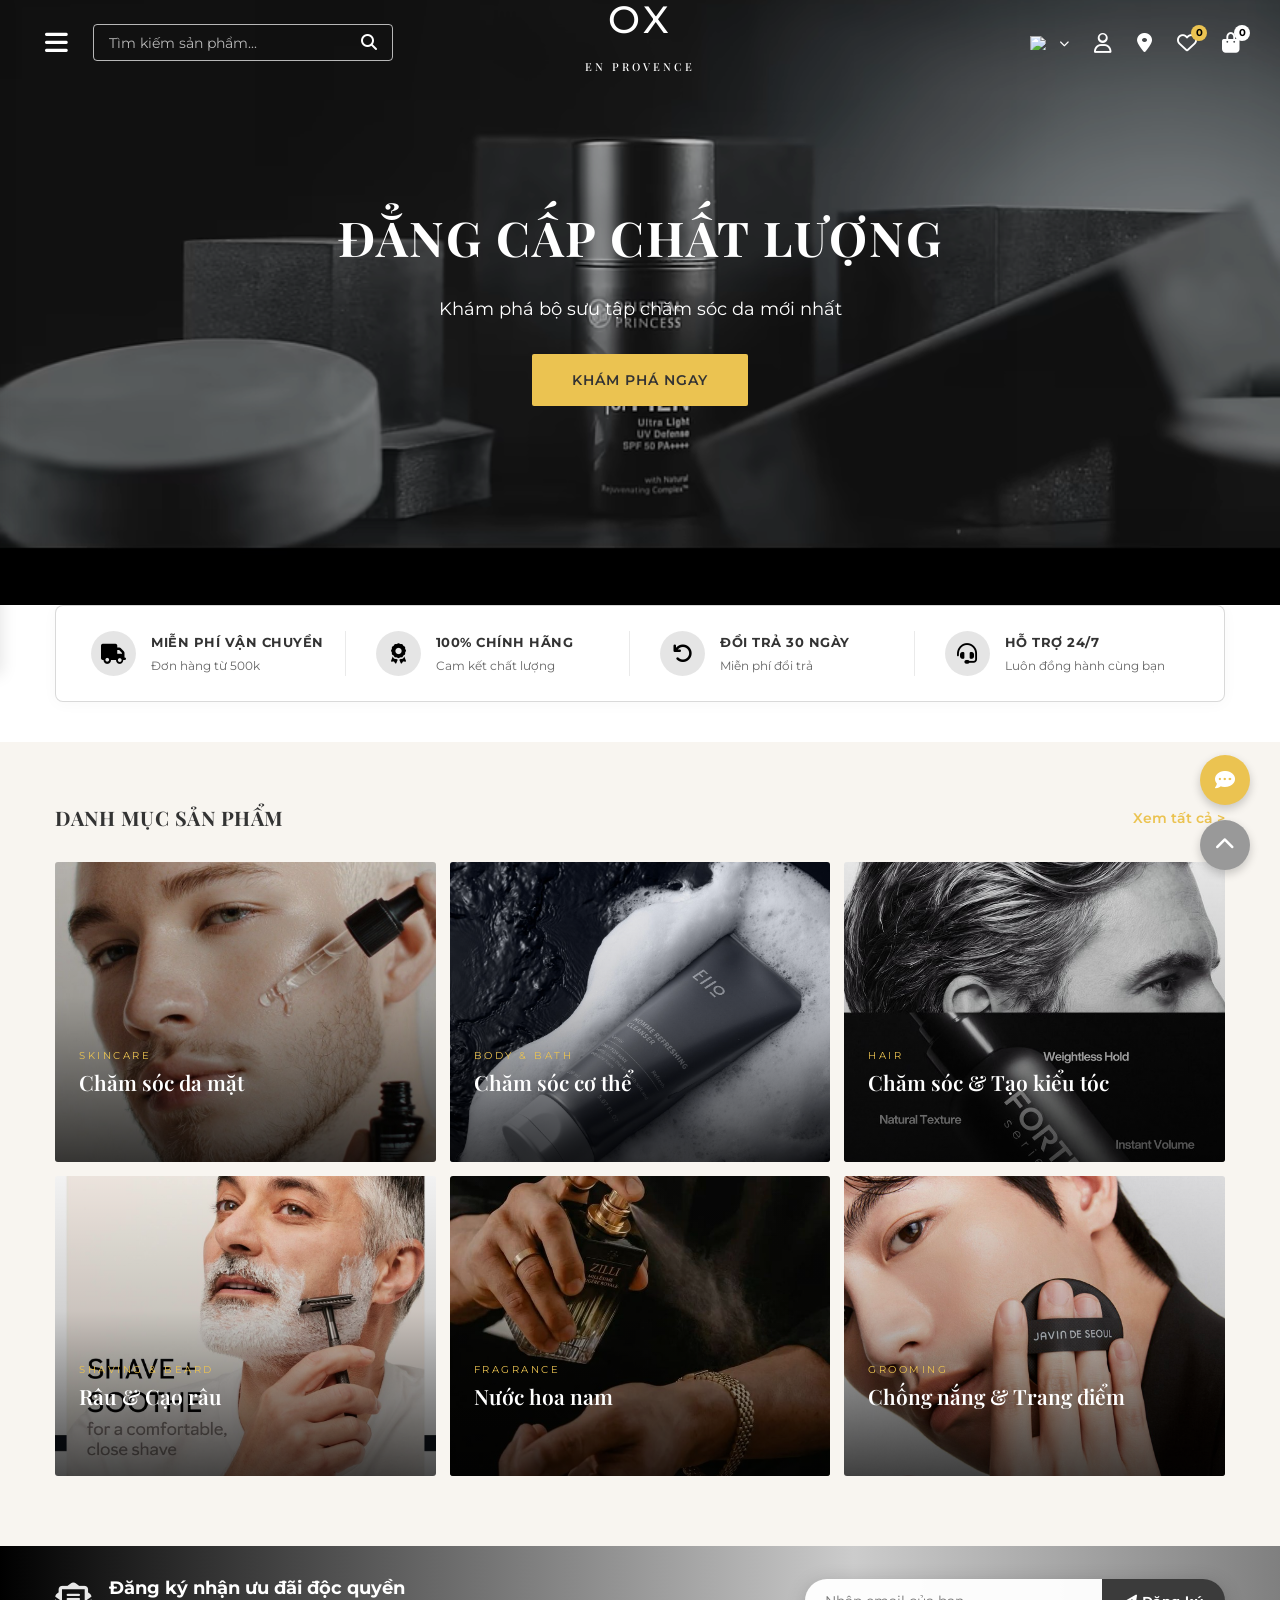
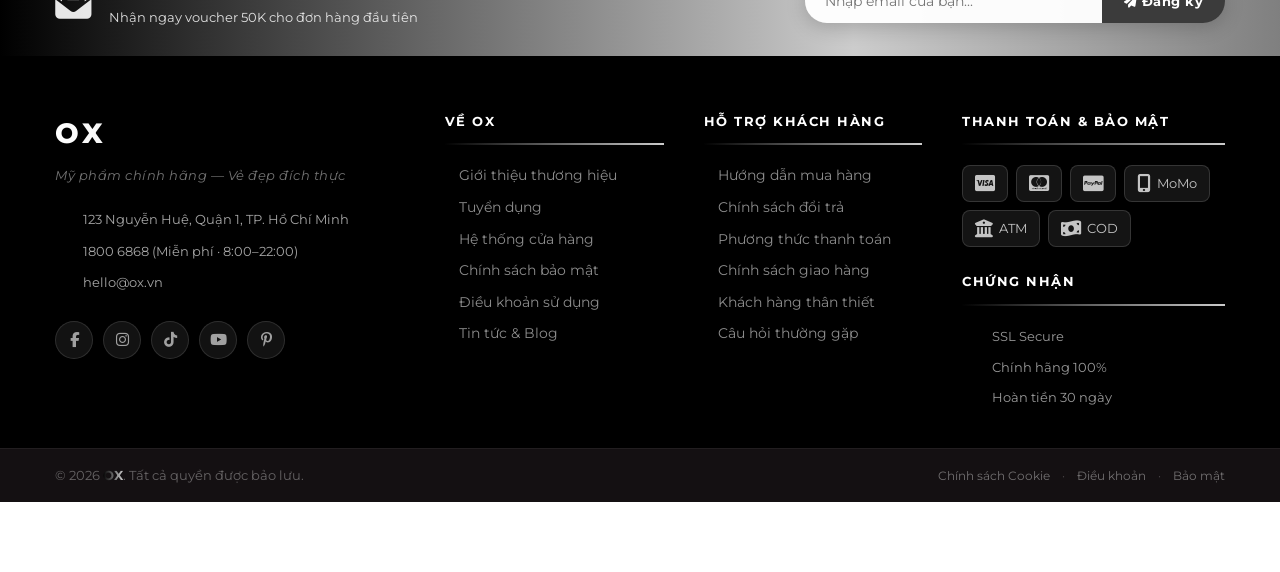
==== index.html @ afaf9d60 "Khởi tạo dự án frontend" ====
<!DOCTYPE html>
<html lang="vi">

<head>
    <meta charset="UTF-8">
    <meta name="viewport" content="width=device-width, initial-scale=1.0">
    <title>OX - Hệ thống bán lẻ mỹ phẩm chính hãng</title>
    <link rel="stylesheet" href="src/assets/css/styles.css">
    <link
        href="https://fonts.googleapis.com/css2?family=Playfair+Display:wght@400;500;600;700;800&family=Montserrat:wght@300;400;500;600;700&display=swap"
        rel="stylesheet">
    <link rel="stylesheet" href="https://cdnjs.cloudflare.com/ajax/libs/font-awesome/6.4.0/css/all.min.css">
</head>

<body>
    <!-- [COMPONENTS: src/components/Header.html] -->
    <div class="ox-header-wrapper">
        <header class="ox-main-header">
            <div class="container ox-main-header-container">
                <!-- Left: Hamburger + Search -->
                <div class="header-left">
                    <button class="hamburger-btn" aria-label="Open menu"><i class="fas fa-bars"></i></button>
                    <div class="header-search-box" id="searchTrigger">
                        <input type="text" placeholder="Tìm kiếm sản phẩm..." id="searchInputTrigger" readonly>
                        <button id="searchBtnTrigger"><i class="fas fa-search"></i></button>
                    </div>
                </div>

                <!-- Center: Logo -->
                <div class="ox-logo">
                    <h2 style="line-height: 1;"><a href="index.html">OX<br><span
                                style="font-size: 11px; font-weight: 500; letter-spacing: 3px; font-family: 'Playfair Display', serif;">EN
                                PROVENCE</span></a></h2>
                </div>

                <!-- Right: Icons -->
                <div class="header-right">
                    <a href="#" class="ox-top-link flag-link"><img
                            src="https://upload.wikimedia.org/wikipedia/commons/2/21/Flag_of_Vietnam.svg" width="20"
                            height="14" alt="VN"> <i class="fas fa-chevron-down"
                            style="font-size: 10px; margin-left:4px;"></i></a>
                    <a href="#" class="ox-top-link" id="user-icon-btn"><i class="far fa-user"></i></a>
                    <a href="#" class="ox-top-link hide-mobile"><i class="fas fa-map-marker-alt"></i></a>
                    <a href="#" class="ox-top-link"><i class="far fa-heart"></i> <span
                            class="badge yellow-badge">0</span></a>
                    <a href="#" class="ox-top-link ox-cart-trigger" id="cart-icon-btn">
                        <i class="fas fa-shopping-bag"></i> <span class="badge yellow-badge cart-count">0</span>
                    </a>
                </div>
            </div>
        </header>
    </div>

    <!-- Side Menu Overlay -->
    <div class="side-menu-overlay"></div>

    <!-- Side Menu Panel -->
    <div class="side-menu-panel">
        <div class="side-menu-header">
            <h3>Menu</h3>
            <button class="close-menu-btn"><i class="fas fa-times"></i></button>
        </div>
        <ul class="side-menu-list">
            <li>
                <a href="#" class="toggle-sub-menu"
                    onclick="event.preventDefault(); this.nextElementSibling.classList.toggle('open');">
                    Danh mục sản phẩm <i class="fas fa-chevron-down"></i>
                </a>
                <ul class="sub-menu-list">
                    <!-- Chăm sóc da mặt -->
                    <li><a href="#">Chăm sóc da mặt (Skincare)</a></li>

                    <!-- Chăm sóc cơ thể & Khử mùi -->
                    <li><a href="#">Chăm sóc cơ thể (Body & Bath)</a></li>

                    <!-- Tóc & Da đầu -->
                    <li><a href="#">Chăm sóc & Tạo kiểu tóc (Hair)</a></li>

                    <!-- Danh mục đặc thù cho nam -->
                    <li><a href="#">Râu & Cạo râu (Shaving & Beard)</a></li>

                    <!-- Nước hoa nam -->
                    <li><a href="#">Nước hoa nam (Fragrance)</a></li>

                    <!-- Chống nắng hoặc Trang điểm nhẹ -->
                    <li><a href="#">Chống nắng & Trang điểm (Grooming)</a></li>
                </ul>
            </li>
            <li><a href="#">Bán chạy nhất</a></li>
            <li><a href="#">Mới ra mắt</a></li>
            <li><a href="#">On Sale</a></li>
            <li><a href="src/views/OXAndYou/oxandyou.html">OX and you</a></li>
        </ul>
    </div>
    <!-- Hero Video Section -->
    <section class="hero-video-section">
        <video autoplay loop muted playsinline>
            <source src="src/assets/images/header video.mp4" type="video/mp4">
        </video>
        <div class="hero-video-overlay"></div>
        <div class="hero-video-content">
            <h1>ĐẲNG CẤP CHẤT LƯỢNG </h1>
            <p>Khám phá bộ sưu tập chăm sóc da mới nhất</p>
            <a href="#" class="btn-hero">Khám phá ngay</a>
        </div>
    </section>

    <!-- Trust Badges -->
    <section class="trust-badges-section container">
        <div class="trust-badges-grid">
            <div class="trust-badge-item">
                <div class="tb-icon"><i class="fas fa-truck"></i></div>
                <div class="tb-text">
                    <h4>MIỄN PHÍ VẬN CHUYỂN</h4>
                    <p>Đơn hàng từ 500k</p>
                </div>
            </div>
            <div class="trust-badge-item">
                <div class="tb-icon"><i class="fas fa-award"></i></div>
                <div class="tb-text">
                    <h4>100% CHÍNH HÃNG</h4>
                    <p>Cam kết chất lượng</p>
                </div>
            </div>
            <div class="trust-badge-item">
                <div class="tb-icon"><i class="fas fa-undo"></i></div>
                <div class="tb-text">
                    <h4>ĐỔI TRẢ 30 NGÀY</h4>
                    <p>Miễn phí đổi trả</p>
                </div>
            </div>
            <div class="trust-badge-item">
                <div class="tb-icon"><i class="fas fa-headset"></i></div>
                <div class="tb-text">
                    <h4>HỖ TRỢ 24/7</h4>
                    <p>Luôn đồng hành cùng bạn</p>
                </div>
            </div>
        </div>
    </section>

    <!-- Category Showcase -->
    <section class="category-showcase-section">
        <div class="container">
            <div class="section-header" style="margin-bottom: 28px;">
                <h2>DANH MỤC SẢN PHẨM</h2>
                <a href="#" class="view-all">Xem tất cả &gt;</a>
            </div>
            <div class="category-showcase-grid">

                <!-- Skincare -->
                <a href="#" class="cat-card">
                    <img src="src/assets/images/skincare.jpg" alt="Chăm sóc da mặt">
                    <div class="cat-card-content">
                        <span class="cat-card-sub">Skincare</span>
                        <div class="cat-card-name">Chăm sóc da mặt</div>
                        <span class="cat-card-cta">Khám phá ngay <i class="fas fa-arrow-right"></i></span>
                    </div>
                </a>

                <!-- Body & Bath -->
                <a href="#" class="cat-card">
                    <img src="src/assets/images/body.jpg" alt="Chăm sóc cơ thể">
                    <div class="cat-card-content">
                        <span class="cat-card-sub">Body &amp; Bath</span>
                        <div class="cat-card-name">Chăm sóc cơ thể</div>
                        <span class="cat-card-cta">Khám phá ngay <i class="fas fa-arrow-right"></i></span>
                    </div>
                </a>

                <!-- Hair -->
                <a href="#" class="cat-card">
                    <img src="src/assets/images/hair.jpg" alt="Chăm sóc tóc">
                    <div class="cat-card-content">
                        <span class="cat-card-sub">Hair</span>
                        <div class="cat-card-name">Chăm sóc &amp; Tạo kiểu tóc</div>
                        <span class="cat-card-cta">Khám phá ngay <i class="fas fa-arrow-right"></i></span>
                    </div>
                </a>

                <!-- Shaving & Beard -->
                <a href="#" class="cat-card">
                    <img src="src/assets/images/shaving.jpg" alt="Râu và Cạo râu">
                    <div class="cat-card-content">
                        <span class="cat-card-sub">Shaving &amp; Beard</span>
                        <div class="cat-card-name">Râu &amp; Cạo râu</div>
                        <span class="cat-card-cta">Khám phá ngay <i class="fas fa-arrow-right"></i></span>
                    </div>
                </a>

                <!-- Fragrance -->
                <a href="#" class="cat-card">
                    <img src="src/assets/images/fragrance.jpg" alt="Nước hoa nam">
                    <div class="cat-card-content">
                        <span class="cat-card-sub">Fragrance</span>
                        <div class="cat-card-name">Nước hoa nam</div>
                        <span class="cat-card-cta">Khám phá ngay <i class="fas fa-arrow-right"></i></span>
                    </div>
                </a>

                <!-- Grooming -->
                <a href="#" class="cat-card">
                    <img src="src/assets/images/grooming.jpg" alt="Grooming">
                    <div class="cat-card-content">
                        <span class="cat-card-sub">Grooming</span>
                        <div class="cat-card-name">Chống nắng &amp; Trang điểm</div>
                        <span class="cat-card-cta">Khám phá ngay <i class="fas fa-arrow-right"></i></span>
                    </div>
                </a>

            </div>
        </div>
    </section>


    <!-- [COMPONENTS: src/components/Footer.html] -->
    <footer class="main-footer">

        <!-- Newsletter Strip -->
        <div class="footer-newsletter">
            <div class="container newsletter-inner">
                <div class="newsletter-text">
                    <i class="fas fa-envelope-open-text"></i>
                    <div>
                        <h4>Đăng ký nhận ưu đãi độc quyền</h4>
                        <p>Nhận ngay voucher 50K cho đơn hàng đầu tiên</p>
                    </div>
                </div>
                <form class="newsletter-form" onsubmit="return false;">
                    <input type="email" placeholder="Nhập email của bạn..." />
                    <button type="submit"><i class="fas fa-paper-plane"></i> Đăng ký</button>
                </form>
            </div>
        </div>

        <!-- Main Footer Body -->
        <div class="footer-body">
            <div class="container footer-grid">

                <!-- Col 1: Brand -->
                <div class="footer-col footer-brand">
                    <div class="footer-logo">OX</div>
                    <p class="footer-tagline">Mỹ phẩm chính hãng — Vẻ đẹp đích thực</p>
                    <div class="footer-contact-list">
                        <div class="footer-contact-item">
                            <i class="fas fa-map-marker-alt"></i>
                            <span>123 Nguyễn Huệ, Quận 1, TP. Hồ Chí Minh</span>
                        </div>
                        <div class="footer-contact-item">
                            <i class="fas fa-phone-alt"></i>
                            <span>1800 6868 (Miễn phí · 8:00–22:00)</span>
                        </div>
                        <div class="footer-contact-item">
                            <i class="fas fa-envelope"></i>
                            <span>hello@ox.vn</span>
                        </div>
                    </div>
                    <div class="footer-social">
                        <a href="#" aria-label="Facebook"><i class="fab fa-facebook-f"></i></a>
                        <a href="#" aria-label="Instagram"><i class="fab fa-instagram"></i></a>
                        <a href="#" aria-label="TikTok"><i class="fab fa-tiktok"></i></a>
                        <a href="#" aria-label="YouTube"><i class="fab fa-youtube"></i></a>
                        <a href="#" aria-label="Pinterest"><i class="fab fa-pinterest-p"></i></a>
                    </div>
                </div>

                <!-- Col 2: About -->
                <div class="footer-col">
                    <h3 class="footer-col-title">Về OX</h3>
                    <ul class="footer-links">
                        <li><a href="#"><i class="fas fa-chevron-right"></i> Giới thiệu thương hiệu</a></li>
                        <li><a href="#"><i class="fas fa-chevron-right"></i> Tuyển dụng</a></li>
                        <li><a href="#"><i class="fas fa-chevron-right"></i> Hệ thống cửa hàng</a></li>
                        <li><a href="#"><i class="fas fa-chevron-right"></i> Chính sách bảo mật</a></li>
                        <li><a href="#"><i class="fas fa-chevron-right"></i> Điều khoản sử dụng</a></li>
                        <li><a href="#"><i class="fas fa-chevron-right"></i> Tin tức & Blog</a></li>
                    </ul>
                </div>

                <!-- Col 3: Support -->
                <div class="footer-col">
                    <h3 class="footer-col-title">Hỗ trợ khách hàng</h3>
                    <ul class="footer-links">
                        <li><a href="#"><i class="fas fa-chevron-right"></i> Hướng dẫn mua hàng</a></li>
                        <li><a href="#"><i class="fas fa-chevron-right"></i> Chính sách đổi trả</a></li>
                        <li><a href="#"><i class="fas fa-chevron-right"></i> Phương thức thanh toán</a></li>
                        <li><a href="#"><i class="fas fa-chevron-right"></i> Chính sách giao hàng</a></li>
                        <li><a href="#"><i class="fas fa-chevron-right"></i> Khách hàng thân thiết</a></li>
                        <li><a href="#"><i class="fas fa-chevron-right"></i> Câu hỏi thường gặp</a></li>
                    </ul>
                </div>

                <!-- Col 4: Payment & Security -->
                <div class="footer-col">
                    <h3 class="footer-col-title">Thanh toán & Bảo mật</h3>
                    <div class="footer-payment-badges">
                        <div class="payment-badge"><i class="fab fa-cc-visa"></i></div>
                        <div class="payment-badge"><i class="fab fa-cc-mastercard"></i></div>
                        <div class="payment-badge"><i class="fab fa-cc-paypal"></i></div>
                        <div class="payment-badge"><i class="fas fa-mobile-alt"></i><span>MoMo</span></div>
                        <div class="payment-badge"><i class="fas fa-university"></i><span>ATM</span></div>
                        <div class="payment-badge"><i class="fas fa-money-bill-wave"></i><span>COD</span></div>
                    </div>
                    <h3 class="footer-col-title" style="margin-top: 24px;">Chứng nhận</h3>
                    <div class="footer-cert-badges">
                        <div class="cert-badge"><i class="fas fa-shield-alt"></i><span>SSL Secure</span></div>
                        <div class="cert-badge"><i class="fas fa-award"></i><span>Chính hãng 100%</span></div>
                        <div class="cert-badge"><i class="fas fa-undo-alt"></i><span>Hoàn tiền 30 ngày</span></div>
                    </div>
                </div>

            </div>
        </div>

        <!-- Bottom Bar -->
        <div class="footer-bottom-bar">
            <div class="container footer-bottom-inner">
                <p>&copy; 2026 <span class="footer-brand-inline">OX</span>. Tất cả quyền được bảo lưu.</p>
                <div class="footer-bottom-links">
                    <a href="#">Chính sách Cookie</a>
                    <span>·</span>
                    <a href="#">Điều khoản</a>
                    <span>·</span>
                    <a href="#">Bảo mật</a>
                </div>
            </div>
        </div>

    </footer>

    <!-- Floating Actions -->
    <div class="floating-actions">
        <button class="fab-btn chat-btn" title="Chat với chúng tôi"><i class="fas fa-comment-dots"></i></button>
        <button class="fab-btn top-btn" onclick="window.scrollTo({top:0,behavior:'smooth'})" title="Lên đầu trang"><i
                class="fas fa-chevron-up"></i></button>
    </div>

    <!-- Auth Overlay -->
    <div class="auth-overlay" id="authOverlay">
        <div class="overlay-backdrop" id="authBackdrop"></div>
        <div class="auth-overlay-panel">
            <button class="auth-overlay-close" id="authCloseBtn"><i class="fas fa-times"></i></button>
            <div class="auth-overlay-inner">
                <div class="auth-overlay-logo">OX<span>EN PROVENCE</span></div>
                <p class="auth-overlay-tagline">Mỹ phẩm chính hãng — Vẻ đẹp đích thực</p>
                <div class="auth-tabs">
                    <div class="auth-tab active" onclick="switchAuthTab('login')" id="tab-login">Đăng nhập</div>
                    <div class="auth-tab" onclick="switchAuthTab('register')" id="tab-register">Đăng ký</div>
                </div>
                <!-- Login Form -->
                <form class="auth-form" id="form-login" onsubmit="event.preventDefault(); closeAuthOverlay();"
                    style="display:flex;">
                    <div class="form-group">
                        <label for="ov-login-email">Email / Số điện thoại</label>
                        <input type="text" id="ov-login-email" placeholder="Nhập email hoặc số điện thoại" required>
                    </div>
                    <div class="form-group">
                        <label for="ov-login-pw">Mật khẩu</label>
                        <input type="password" id="ov-login-pw" placeholder="Nhập mật khẩu" required>
                    </div>
                    <div class="form-options">
                        <label><input type="checkbox" checked> Ghi nhớ đăng nhập</label>
                        <a href="#" class="forgot-pw">Quên mật khẩu?</a>
                    </div>
                    <button type="submit" class="auth-btn">Đăng nhập</button>
                    <div class="auth-social">
                        <p>Hoặc đăng nhập bằng</p>
                        <div class="social-btns">
                            <button type="button" class="social-btn"><i class="fab fa-google"
                                    style="color:#DB4437;"></i> Google</button>
                            <button type="button" class="social-btn"><i class="fab fa-facebook-f"
                                    style="color:#4267B2;"></i> Facebook</button>
                        </div>
                    </div>
                </form>
                <!-- Register Form -->
                <form class="auth-form" id="form-register" onsubmit="event.preventDefault(); closeAuthOverlay();"
                    style="display:none;">
                    <div class="form-group">
                        <label for="ov-reg-name">Họ và tên</label>
                        <input type="text" id="ov-reg-name" placeholder="Nhập họ và tên của bạn" required>
                    </div>
                    <div class="form-group">
                        <label for="ov-reg-email">Email</label>
                        <input type="email" id="ov-reg-email" placeholder="Nhập địa chỉ email" required>
                    </div>
                    <div class="form-group">
                        <label for="ov-reg-pw">Mật khẩu</label>
                        <input type="password" id="ov-reg-pw" placeholder="Tạo mật khẩu (ít nhất 8 ký tự)" required>
                    </div>
                    <div class="form-options">
                        <label><input type="checkbox" required> Tôi đồng ý với <a href="#" class="forgot-pw">Điều khoản
                                &amp; Bảo mật</a></label>
                    </div>
                    <button type="submit" class="auth-btn">Tạo tài khoản mới</button>
                </form>
            </div>
        </div>
    </div>

    <!-- Cart Overlay -->
    <div class="cart-overlay" id="cartOverlay">
        <div class="overlay-backdrop" id="cartBackdrop"></div>
        <div class="cart-overlay-panel">
            <div class="cart-overlay-header">
                <h3>Giỏ Hàng</h3>
                <button class="cart-overlay-close-btn" id="cartCloseBtn"><i class="fas fa-times"></i></button>
            </div>
            <div class="cart-overlay-body" id="cartOverlayBody">
                <div class="cart-ov-empty">
                    <i class="fas fa-shopping-bag"></i>
                    <p>Giỏ hàng của bạn đang trống</p>
                    <span>Hãy khám phá bộ sưu tập của chúng tôi</span>
                </div>
            </div>
            <div class="cart-overlay-footer">
                <div class="cart-ov-summary-line">
                    <span>Tạm tính:</span><span id="cartOverlaySubtotal">0đ</span>
                </div>
                <div class="cart-ov-summary-line">
                    <span>Vận chuyển:</span><span>Miễn phí</span>
                </div>
                <div class="cart-ov-summary-line total">
                    <span>Tổng cộng:</span><span id="cartOverlayTotal">0đ</span>
                </div>
                <a href="src/views/Cart/cart.html" class="cart-ov-checkout-btn">Xem giỏ hàng &amp; Thanh toán <i
                        class="fas fa-arrow-right"></i></a>
                <span class="cart-ov-continue" onclick="closeCartOverlay()">Tiếp tục mua sắm</span>
            </div>
        </div>
    </div>

    <!-- Search Overlay -->
    <div class="search-overlay" id="searchOverlay">
        <div class="search-overlay-backdrop" id="searchBackdrop"></div>
        <div class="search-overlay-panel">
            <div class="search-overlay-top">
                <div class="search-overlay-input-wrap">
                    <i class="fas fa-search"></i>
                    <input type="text" id="searchOverlayInput" placeholder="Tìm kiếm sản phẩm, thương hiệu..." autocomplete="off">
                    <button class="search-clear-btn" id="searchClearBtn"><i class="fas fa-times"></i></button>
                </div>
                <button class="search-close-btn" id="searchCloseBtn">Đóng <i class="fas fa-times" style="font-size:11px"></i></button>
            </div>
            <div class="search-overlay-body">
                <div class="search-filter-group">
                    <span class="search-filter-label">Danh mục</span>
                    <div class="filter-chips-row">
                        <button class="filter-chip active">Tất cả</button>
                        <button class="filter-chip"><i class="fas fa-leaf"></i> Skincare</button>
                        <button class="filter-chip"><i class="fas fa-soap"></i> Body &amp; Bath</button>
                        <button class="filter-chip"><i class="fas fa-wind"></i> Hair</button>
                        <button class="filter-chip"><i class="fas fa-cut"></i> Shaving</button>
                        <button class="filter-chip"><i class="fas fa-spray-can"></i> Fragrance</button>
                        <button class="filter-chip"><i class="fas fa-star"></i> Grooming</button>
                    </div>
                </div>
                <div class="search-filter-group">
                    <span class="search-filter-label">Khoảng giá</span>
                    <div class="filter-chips-row">
                        <button class="filter-chip active">Tất cả</button>
                        <button class="filter-chip">Dưới 200k</button>
                        <button class="filter-chip">200k – 500k</button>
                        <button class="filter-chip">500k – 1 triệu</button>
                        <button class="filter-chip">Trên 1 triệu</button>
                    </div>
                </div>
                <div class="search-filter-group">
                    <span class="search-filter-label">Sắp xếp theo</span>
                    <div class="filter-chips-row">
                        <button class="filter-chip active"><i class="fas fa-fire"></i> Phổ biến nhất</button>
                        <button class="filter-chip"><i class="fas fa-sort-amount-up"></i> Giá tăng dần</button>
                        <button class="filter-chip"><i class="fas fa-sort-amount-down"></i> Giá giảm dần</button>
                        <button class="filter-chip"><i class="fas fa-clock"></i> Mới nhất</button>
                    </div>
                </div>
                <div class="search-trending">
                    <h4><i class="fas fa-chart-line" style="margin-right:6px;color:#EBC351"></i>Tìm kiếm phổ biến</h4>
                    <div class="trending-tags">
                        <a href="#" class="trending-tag"><i class="fas fa-fire"></i> Kem chống nắng</a>
                        <a href="#" class="trending-tag"><i class="fas fa-fire"></i> Serum dưỡng da</a>
                        <a href="#" class="trending-tag"><i class="fas fa-fire"></i> La Roche-Posay</a>
                        <a href="#" class="trending-tag"><i class="fas fa-fire"></i> Sữa rửa mặt</a>
                        <a href="#" class="trending-tag"><i class="fas fa-fire"></i> Nước hoa nam</a>
                        <a href="#" class="trending-tag"><i class="fas fa-fire"></i> Dầu gội đầu</a>
                        <a href="#" class="trending-tag"><i class="fas fa-fire"></i> Kem dưỡng ẩm</a>
                        <a href="#" class="trending-tag"><i class="fas fa-fire"></i> Tẩy tế bào chết</a>
                    </div>
                </div>
            </div>
        </div>
    </div>

    <script src="src/utils/script.js"></script>
</body>

</html>
---- src/assets/css/styles.css ----
﻿:root {
    /* â”€â”€ L'Occitane Provence Style â”€â”€ */
    --primary-color: #EBC351;       /* Sunny yellow */
    --primary-hover: #D8AD30;       /* Darker yellow */
    --action-color: #333333;        /* Dark grey for CTAs */
    --action-hover: #000000;
    --gold-light: #F8F3EC;          /* Provence Beige background */
    --gold-shimmer: #FFFFFF;        /* White */
    --header-bg: transparent;       /* Transparent for video hero */
    --header-scrolled: #ffffff;     /* White when scrolled */
    --nav-bg: #ffffff;              /* White nav */
    --text-color: #333333;          /* Dark grey text */
    --text-light: #666666;          /* Medium grey text */
    --bg-light: #FFFFFF;            /* White */
    --border-color: #EAEAEA;        /* Light grey border */
    --white: #ffffff;
    --flash-sale-bg: #EBC351;       /* Yellow for flash sale */
}

/* =============================================
   KEYFRAME ANIMATIONS â€” Luxury Edition
   ============================================= */

/* Gold shimmer sweep on logo text */
@keyframes logoTextShimmer {
    0%   { background-position: -200% center; }
    100% { background-position: 200% center; }
}

/* Subtle gold pulse for gold CTA elements */
@keyframes goldPulse {
    0%, 100% { box-shadow: 0 0 0 0 rgba(0, 0, 0, 0.4); }
    50%       { box-shadow: 0 0 0 8px rgba(0, 0, 0, 0); }
}

/* Flash sale gold glow animation */
@keyframes flashSaleGlow {
    0%, 100% { color: #000000; text-shadow: 0 0 0px #cccccc; }
    50%       { color: #cccccc; text-shadow: 0 0 10px rgba(0, 0, 0, 0.6); }
}

/* Gradient shift â€“ kept for footer newsletter only */
@keyframes gradientShift {
    0%   { background-position: 0% 50%; }
    50%  { background-position: 100% 50%; }
    100% { background-position: 0% 50%; }
}

/* Fade-in for page elements */
@keyframes luxuryFadeUp {
    from { opacity: 0; transform: translateY(16px); }
    to   { opacity: 1; transform: translateY(0); }
}

/* Dark Shimmer for Header/Nav */
@keyframes darkGlassShimmer {
    0% { transform: translateX(-200%) skewX(-25deg); }
    15% { transform: translateX(500%) skewX(-25deg); }
    100% { transform: translateX(500%) skewX(-25deg); }
}

* {
    margin: 0;
    padding: 0;
    box-sizing: border-box;
    font-family: 'Montserrat', sans-serif;
}

body {
    background-color: var(--bg-light);
    color: var(--text-color);
    line-height: 1.6;
}

a {
    text-decoration: none;
    color: inherit;
}

ul {
    list-style: none;
}

.container {
    max-width: 1200px;
    margin: 0 auto;
    padding: 0 15px;
}

/* â”€â”€ OX HEADER RE-DESIGN â”€â”€ */
.ox-header-wrapper {
    position: sticky;
    top: 0;
    z-index: 1001;
    width: 100%;
}

/* Top Utility Bar */
.ox-top-bar {
    background: #000000;
    color: #ffffff;
    font-size: 11px;
    letter-spacing: 1px;
    text-transform: uppercase;
    border-bottom: 1px solid #333;
}

.ox-top-bar-container {
    display: flex;
    justify-content: space-between;
    align-items: center;
    height: 35px;
}

.ox-top-bar-left .ox-announcement {
    font-weight: 500;
}

.ox-top-bar-right {
    display: flex;
    gap: 20px;
    height: 100%;
    align-items: center;
}

.ox-top-bar-right a, .ox-top-bar-right button {
    color: #ffffff;
    background: transparent;
    border: none;
    cursor: pointer;
    font-size: 11px;
    letter-spacing: 1px;
    text-transform: uppercase;
    font-weight: 500;
    display: flex;
    align-items: center;
    gap: 6px;
    font-family: 'Montserrat', sans-serif;
    transition: opacity 0.2s;
    text-decoration: none;
}

.ox-top-bar-right a:hover, .ox-top-bar-right button:hover {
    opacity: 0.7;
}

/* Main Header */
.ox-main-header {
    background: #ffffff;
    color: #000000;
    border-bottom: 1px solid #e0e0e0;
    box-shadow: 0 2px 10px rgba(0,0,0,0.05);
}

.ox-main-header-container {
    display: flex;
    justify-content: space-between;
    align-items: center;
    height: 65px;
}

/* Logo */
.ox-logo h2 {
    font-size: 32px;
    font-weight: 800;
    letter-spacing: 2px;
    margin: 0;
    font-family: 'Montserrat', sans-serif;
    position: relative;
    display: inline-block;
    overflow: hidden;
}

.ox-logo a {
    color: #000000;
    text-decoration: none;
    position: relative;
    display: block;
    /* No hover animation â€” glass shine handles effect */
}

/* Remove roll-up trick */
.ox-logo a::before { display: none; }
.ox-logo:hover a { transform: none; }

/* Main Navigation */
.ox-main-nav ul {
    display: flex;
    gap: 30px;
    margin: 0;
    padding: 0;
    list-style: none;
    align-items: center;
}

.ox-main-nav > ul > li {
    position: relative;
    padding: 22px 0; /* Creates hover trigger area */
}

.ox-main-nav a {
    color: #000000;
    font-size: 13px;
    font-weight: 500;
    letter-spacing: 0.5px;
    text-transform: uppercase;
    position: relative;
    transition: opacity 0.2s;
    text-decoration: none;
}

.ox-main-nav > ul > li > a:hover {
    opacity: 0.5;
}

/* Dropdown */
.ox-dropdown {
    position: absolute;
    top: 100%;
    left: -20px;
    background: #ffffff;
    min-width: 200px;
    box-shadow: 0 10px 30px rgba(0,0,0,0.08);
    opacity: 0;
    visibility: hidden;
    transform: translateY(10px);
    transition: all 0.3s cubic-bezier(0.19, 1, 0.22, 1);
    display: flex !important;
    flex-direction: column;
    gap: 0 !important;
    padding: 10px 0 !important;
    border: 1px solid #f0f0f0;
    z-index: 1002;
}

.has-dropdown:hover .ox-dropdown {
    opacity: 1;
    visibility: visible;
    transform: translateY(0);
}

.ox-dropdown li {
    padding: 0;
}

.ox-dropdown a {
    display: block;
    padding: 12px 30px;
    font-size: 12px;
    color: #333333;
    transition: all 0.2s;
}

.ox-dropdown a:hover {
    background: #f9f9f9;
    opacity: 1;
    color: #000000;
    padding-left: 35px; /* Nice sliding effect */
}

/* Pill Button */
.ox-pill-btn {
    display: inline-block;
    padding: 10px 24px;
    background: #000000;
    color: #ffffff !important;
    border-radius: 50px;
    font-size: 11px;
    font-weight: 600;
    text-transform: uppercase;
    letter-spacing: 0.5px;
    transition: background 0.3s, color 0.3s;
    text-decoration: none;
}

.ox-pill-btn:hover {
    background: #ffffff;
    color: #000000 !important;
    box-shadow: 0 0 0 1px #000000 inset;
}

/* Cart Specific */
.ox-cart-trigger {
    position: relative;
}

.ox-cart-trigger .cart-count {
    background: #ffffff;
    color: #000000;
    border-radius: 50px;
    padding: 0 4px;
    font-weight: bold;
}

@media (max-width: 992px) {
    .ox-main-nav { display: none; }
    .ox-pill-btn { display: none; }
    .hide-mobile { display: none; }
}

/* Breadcrumb */
.breadcrumb {
    padding: 15px 0;
    font-size: 13px;
    color: var(--text-light);
}

.breadcrumb a {
    color: var(--text-color);
    transition: color 0.3s;
}

.breadcrumb a:hover {
    color: var(--primary-color);
}

/* Product Section */
.product-page {
    margin-bottom: 40px;
}

.product-layout {
    display: flex;
    background: var(--white);
    border-radius: 8px;
    padding: 20px;
    gap: 30px;
    box-shadow: 0 2px 10px rgba(0,0,0,0.05);
}

/* Gallery */
.product-gallery {
    width: 40%;
}

.main-image-container {
    position: relative;
    border: 1px solid var(--border-color);
    border-radius: 8px;
    overflow: hidden;
    margin-bottom: 15px;
    padding: 20px;
    display: flex;
    justify-content: center;
    align-items: center;
    aspect-ratio: 1;
}

.main-image-container img {
    max-width: 100%;
    max-height: 100%;
    object-fit: contain;
    transition: transform 0.3s ease;
}

.main-image-container:hover img {
    transform: scale(1.05);
}

.discount-badge {
    position: absolute;
    top: 10px;
    right: 10px;
    background: var(--action-color);
    color: var(--white);
    padding: 5px 10px;
    border-radius: 4px;
    font-size: 12px;
    font-weight: 700;
}

.thumbnail-list {
    display: flex;
    gap: 10px;
}

.thumbnail {
    width: calc(33.33% - 7px);
    border: 1px solid var(--border-color);
    border-radius: 6px;
    cursor: pointer;
    padding: 5px;
    transition: border-color 0.3s;
    aspect-ratio: 1;
    object-fit: cover;
}

.thumbnail.active, .thumbnail:hover {
    border-color: var(--primary-color);
}

/* Product Details */
.product-details {
    width: 60%;
}

.product-title {
    font-size: 22px;
    font-weight: 600;
    font-family: 'Playfair Display', serif;
    line-height: 1.4;
    margin-bottom: 10px;
    color: var(--text-color);
}

.product-meta {
    display: flex;
    justify-content: space-between;
    font-size: 14px;
    margin-bottom: 20px;
    padding-bottom: 15px;
    border-bottom: 1px dashed var(--border-color);
}

.rating {
    color: #fadb14;
}

.rating span {
    color: var(--text-light);
    margin-left: 5px;
}

.flash-sale-banner {
    background: var(--flash-sale-bg);
    color: var(--white);
    padding: 10px 15px;
    border-radius: 8px;
    display: flex;
    justify-content: space-between;
    align-items: center;
    margin-bottom: 15px;
}

.fs-title {
    font-weight: 700;
    font-size: 16px;
}

.fs-countdown {
    font-size: 14px;
}

.price-section {
    background: #f9f9f9;
    border: 1px solid rgba(0, 0, 0, 0.2);
    padding: 15px;
    border-radius: 6px;
    margin-bottom: 20px;
}

.current-price {
    font-size: 32px;
    font-weight: 700;
    color: var(--action-color);
    margin-right: 15px;
}

.original-price {
    font-size: 16px;
    color: var(--text-light);
    text-decoration: line-through;
}

.promotions {
    border: 1px solid rgba(0, 0, 0, 0.25);
    background: #f9f9f9;
    border-radius: 6px;
    padding: 15px;
    margin-bottom: 20px;
}

.promotions h3 {
    font-size: 14px;
    color: var(--action-color);
    margin-bottom: 10px;
}

.promotions ul li {
    font-size: 13px;
    margin-bottom: 8px;
    display: flex;
    align-items: center;
}

.promotions ul li i {
    color: var(--action-color);
    margin-right: 10px;
}

.purchase-actions {
    display: flex;
    gap: 15px;
    margin-bottom: 20px;
}

.quantity-selector {
    display: flex;
    align-items: center;
    border: 1px solid var(--border-color);
    border-radius: 4px;
    overflow: hidden;
    width: 120px;
}

.quantity-selector button {
    background: var(--white);
    border: none;
    width: 35px;
    height: 40px;
    font-size: 18px;
    cursor: pointer;
    transition: background 0.3s;
}

.quantity-selector button:hover {
    background: var(--bg-light);
}

.quantity-selector input {
    width: 50px;
    height: 40px;
    border: none;
    border-left: 1px solid var(--border-color);
    border-right: 1px solid var(--border-color);
    text-align: center;
    font-size: 16px;
    font-weight: 500;
}

.variant-btn {
    padding: 8px 15px;
    border: 1px solid var(--border-color);
    background: var(--white);
    border-radius: 4px;
    cursor: pointer;
    font-size: 14px;
    transition: all 0.3s;
}

.variant-btn:hover {
    border-color: var(--primary-color);
    color: var(--primary-color);
}

.variant-btn.active {
    border-color: var(--primary-color);
    color: var(--primary-color);
    font-weight: 700;
    background: rgba(0, 0, 0, 0.08);
}

.action-buttons {
    display: flex;
    flex: 1;
    gap: 10px;
}

.btn {
    flex: 1;
    padding: 0 15px;
    height: 40px;
    border-radius: 4px;
    font-size: 14px;
    font-weight: 600;
    cursor: pointer;
    transition: all 0.3s;
    display: flex;
    justify-content: center;
    align-items: center;
}

.btn-add-cart {
    border: 1px solid var(--primary-color);
    background: rgba(0, 0, 0, 0.08);
    color: var(--primary-color);
    letter-spacing: 0.5px;
}

.btn-add-cart i {
    margin-right: 8px;
}

.btn-add-cart:hover {
    background: rgba(0, 0, 0, 0.18);
}

.btn-buy-now {
    border: none;
    background: linear-gradient(135deg, #000000, #333333);
    color: #0C0C0C;
    font-weight: 700;
    letter-spacing: 0.8px;
    transition: all 0.3s;
}

.btn-buy-now:hover {
    background: linear-gradient(135deg, #cccccc, #000000);
    box-shadow: 0 4px 20px rgba(0, 0, 0, 0.4);
    transform: translateY(-1px);
}

.product-guarantee {
    display: flex;
    gap: 20px;
    border-top: 1px dashed var(--border-color);
    padding-top: 15px;
}

.guarantee-item {
    font-size: 13px;
    color: var(--text-light);
    display: flex;
    align-items: center;
}

.guarantee-item i {
    color: #000000;
    margin-right: 5px;
}

/* Tabs Section */
.product-tabs-section {
    background: var(--white);
    border-radius: 8px;
    margin-top: 20px;
    box-shadow: 0 2px 10px rgba(0,0,0,0.05);
}

.tabs-header {
    display: flex;
    border-bottom: 1px solid var(--border-color);
}

.tab-btn {
    background: transparent;
    border: none;
    padding: 15px 30px;
    font-size: 16px;
    font-weight: 600;
    cursor: pointer;
    color: var(--text-light);
    transition: all 0.3s;
    position: relative;
}

.tab-btn:hover {
    color: var(--primary-color);
}

.tab-btn.active {
    color: var(--primary-color);
}

.tab-btn.active::after {
    content: '';
    position: absolute;
    bottom: -1px;
    left: 0;
    width: 100%;
    height: 2px;
    background: linear-gradient(90deg, #000000, #cccccc);
    border-radius: 2px;
}

.tab-content {
    display: none;
    padding: 30px;
}

.tab-content.active {
    display: block;
    animation: fadeIn 0.5s ease;
}

.tab-content h3 {
    margin-bottom: 15px;
    font-size: 18px;
}

.tab-content p, .tab-content ul, .tab-content ol {
    margin-bottom: 10px;
    color: var(--text-color);
}

.tab-content ul {
    list-style-type: disc;
    padding-left: 20px;
}

.tab-content ol {
    padding-left: 20px;
}

@keyframes fadeIn {
    from { opacity: 0; transform: translateY(10px); }
    to { opacity: 1; transform: translateY(0); }
}

/* =============================================
   FOOTER â€” Premium Dark Design
   ============================================= */

/* Newsletter Strip */
.footer-newsletter {
    background: linear-gradient(270deg, #000000, #333333, #cccccc, #000000, #333333, #cccccc, #000000);
    background-size: 400% 400%;
    animation: gradientShift 10s ease infinite;
    padding: 28px 0;
}

.newsletter-inner {
    display: flex;
    justify-content: space-between;
    align-items: center;
    gap: 30px;
    flex-wrap: wrap;
}

.newsletter-text {
    display: flex;
    align-items: center;
    gap: 18px;
    color: #fff;
}

.newsletter-text i {
    font-size: 36px;
    opacity: 0.9;
    flex-shrink: 0;
}

.newsletter-text h4 {
    font-size: 18px;
    font-weight: 700;
    margin-bottom: 4px;
}

.newsletter-text p {
    font-size: 13px;
    opacity: 0.85;
}

.newsletter-form {
    display: flex;
    gap: 0;
    flex: 1;
    max-width: 420px;
    border-radius: 50px;
    overflow: hidden;
    box-shadow: 0 4px 20px rgba(0,0,0,0.2);
}

.newsletter-form input {
    flex: 1;
    padding: 13px 20px;
    border: none;
    outline: none;
    font-size: 14px;
    font-family: 'Montserrat', sans-serif;
    background: rgba(255,255,255,0.96);
    color: #3B3B3B;
}

.newsletter-form button {
    padding: 13px 22px;
    background: #3B3B3B;
    color: #fff;
    border: none;
    cursor: pointer;
    font-size: 13px;
    font-weight: 700;
    font-family: 'Montserrat', sans-serif;
    letter-spacing: 0.5px;
    transition: background 0.3s;
    white-space: nowrap;
}

.newsletter-form button:hover {
    background: #1a1a1a;
}

/* Main Footer Body */
.footer-body {
    background: #000000;
    padding: 55px 0 40px;
}

.footer-grid {
    display: grid;
    grid-template-columns: 1.6fr 1fr 1fr 1.2fr;
    gap: 40px;
}

/* Brand Column */
.footer-brand {
    padding-right: 20px;
}

.footer-logo {
    font-size: 28px;
    font-weight: 800;
    letter-spacing: 4px;
    background: linear-gradient(90deg, #fff 0%, #cccccc 40%, #fff 60%, #cccccc 100%);
    background-size: 200% auto;
    -webkit-background-clip: text;
    -webkit-text-fill-color: transparent;
    background-clip: text;
    animation: logoTextShimmer 3s linear infinite;
    margin-bottom: 10px;
}

.footer-tagline {
    color: rgba(255,255,255,0.45);
    font-size: 13px;
    font-style: italic;
    margin-bottom: 24px;
    letter-spacing: 0.5px;
}

.footer-contact-list {
    display: flex;
    flex-direction: column;
    gap: 12px;
    margin-bottom: 28px;
}

.footer-contact-item {
    display: flex;
    align-items: flex-start;
    gap: 12px;
    color: rgba(255,255,255,0.65);
    font-size: 13px;
    line-height: 1.5;
}

.footer-contact-item i {
    color: #000000;
    font-size: 14px;
    margin-top: 2px;
    flex-shrink: 0;
    width: 16px;
    text-align: center;
}

/* Social Icons */
.footer-social {
    display: flex;
    gap: 10px;
}

.footer-social a {
    width: 38px;
    height: 38px;
    border-radius: 50%;
    background: rgba(255,255,255,0.07);
    border: 1px solid rgba(255,255,255,0.12);
    display: flex;
    justify-content: center;
    align-items: center;
    color: rgba(255,255,255,0.6);
    font-size: 15px;
    transition: all 0.3s;
    text-decoration: none;
}

.footer-social a:hover {
    background: linear-gradient(135deg, #000000, #333333);
    border-color: transparent;
    color: #fff;
    transform: translateY(-3px);
    box-shadow: 0 6px 16px rgba(0, 0, 0, 0.4);
}

/* Link Columns */
.footer-col-title {
    font-size: 13px;
    font-weight: 700;
    text-transform: uppercase;
    letter-spacing: 1.5px;
    color: #fff;
    margin-bottom: 20px;
    padding-bottom: 12px;
    border-bottom: 2px solid;
    border-image: linear-gradient(90deg, #000000, #cccccc) 1;
    position: relative;
}

.footer-links {
    list-style: none;
    display: flex;
    flex-direction: column;
    gap: 10px;
}

.footer-links li a {
    color: rgba(255,255,255,0.55);
    font-size: 13.5px;
    text-decoration: none;
    display: flex;
    align-items: center;
    gap: 8px;
    transition: all 0.25s;
}

.footer-links li a i {
    font-size: 9px;
    color: #000000;
    transition: transform 0.25s;
    flex-shrink: 0;
}

.footer-links li a:hover {
    color: #cccccc;
    padding-left: 4px;
}

.footer-links li a:hover i {
    transform: translateX(3px);
}

/* Payment Badges */
.footer-payment-badges {
    display: flex;
    flex-wrap: wrap;
    gap: 8px;
    margin-bottom: 8px;
}

.payment-badge {
    background: rgba(255,255,255,0.08);
    border: 1px solid rgba(255,255,255,0.14);
    border-radius: 8px;
    padding: 7px 12px;
    display: flex;
    align-items: center;
    gap: 6px;
    color: rgba(255,255,255,0.75);
    font-size: 13px;
    transition: all 0.3s;
}

.payment-badge i {
    font-size: 18px;
}

.payment-badge:hover {
    background: rgba(0, 0, 0, 0.12);
    border-color: rgba(0, 0, 0, 0.4);
    color: #cccccc;
}

/* Cert Badges */
.footer-cert-badges {
    display: flex;
    flex-direction: column;
    gap: 10px;
}

.cert-badge {
    display: flex;
    align-items: center;
    gap: 10px;
    color: rgba(255,255,255,0.6);
    font-size: 13px;
}

.cert-badge i {
    color: #000000;
    font-size: 16px;
    width: 20px;
    text-align: center;
}

/* Bottom Bar */
.footer-bottom-bar {
    background: #141012;
    padding: 16px 0;
    border-top: 1px solid rgba(255,255,255,0.06);
}

.footer-bottom-inner {
    display: flex;
    justify-content: space-between;
    align-items: center;
    flex-wrap: wrap;
    gap: 12px;
}

.footer-bottom-bar p {
    color: rgba(255,255,255,0.35);
    font-size: 13px;
}

.footer-brand-inline {
    background: linear-gradient(90deg, #000000, #cccccc);
    -webkit-background-clip: text;
    -webkit-text-fill-color: transparent;
    background-clip: text;
    font-weight: 700;
}

.footer-bottom-links {
    display: flex;
    gap: 12px;
    align-items: center;
    font-size: 12px;
    color: rgba(255,255,255,0.25);
}

.footer-bottom-links a {
    color: rgba(255,255,255,0.4);
    text-decoration: none;
    transition: color 0.2s;
}

.footer-bottom-links a:hover {
    color: #000000;
}

/* Remove old footer rules (overridden) */
.main-footer {
    background: none;
    padding: 0;
    border-top: none;
}

/* Floating Actions */
.floating-actions {
    position: fixed;
    bottom: 30px;
    right: 30px;
    display: flex;
    flex-direction: column;
    gap: 15px;
}

.fab-btn {
    width: 50px;
    height: 50px;
    border-radius: 50%;
    border: none;
    color: var(--white);
    font-size: 20px;
    cursor: pointer;
    box-shadow: 0 4px 10px rgba(0,0,0,0.2);
    transition: transform 0.3s;
}

.fab-btn:hover {
    transform: translateY(-5px);
}

.chat-btn {
    background: var(--primary-color);
}

.top-btn {
    background: #999;
}

/* --- HOMEPAGE STYLES --- */

/* Hero Section & Glass Panel Shimmer */
.hero-section {
    margin-top: 20px;
    margin-bottom: 30px;
}

.hero-grid {
    display: flex;
    gap: 20px;
    height: 420px;
}

.hero-banner {
    position: relative;
    border-radius: 12px;
    overflow: hidden;
    display: block;
    background: #0C0C0C;
    text-decoration: none;
}

.hero-banner img {
    width: 100%;
    height: 100%;
    object-fit: cover;
    opacity: 0.8;
    transition: transform 0.8s ease, opacity 0.5s ease;
}

.hero-banner:hover img {
    transform: scale(1.05);
    opacity: 0.6;
}

.hero-main {
    flex: 2;
}

.hero-side {
    flex: 1;
    display: flex;
    flex-direction: column;
    gap: 20px;
}

.side-banner {
    height: calc(50% - 10px);
}

.banner-content {
    position: absolute;
    top: 50%;
    left: 40px;
    transform: translateY(-50%);
    color: var(--white);
    z-index: 2;
    max-width: 60%;
}

.side-banner .banner-content {
    left: 20px;
    max-width: 80%;
}

.banner-tag {
    display: inline-block;
    font-size: 11px;
    font-weight: 700;
    text-transform: uppercase;
    letter-spacing: 2px;
    color: #000000;
    margin-bottom: 10px;
    padding: 4px 10px;
    background: rgba(0, 0, 0, 0.5);
    border-left: 2px solid #000000;
}

.banner-content h2 {
    font-family: 'Playfair Display', serif;
    font-size: 36px;
    font-weight: 700;
    margin-bottom: 15px;
    line-height: 1.2;
    text-shadow: 0 2px 10px rgba(0,0,0,0.3);
}

.side-banner .banner-content h2 {
    font-size: 24px;
    margin-bottom: 10px;
}

.banner-content p {
    font-size: 15px;
    margin-bottom: 25px;
    color: rgba(255, 255, 255, 0.9);
    text-shadow: 0 1px 5px rgba(0,0,0,0.5);
}

.banner-btn {
    display: inline-flex;
    align-items: center;
    gap: 10px;
    font-size: 13px;
    font-weight: 700;
    text-transform: uppercase;
    letter-spacing: 1px;
    color: #0C0C0C;
    background: linear-gradient(135deg, #000000, #cccccc);
    padding: 12px 24px;
    border-radius: 4px;
    transition: all 0.3s;
}

.side-banner .banner-btn {
    padding: 8px 16px;
    font-size: 11px;
}

.hero-banner:hover .banner-btn {
    background: var(--white);
    box-shadow: 0 4px 15px rgba(0, 0, 0, 0.4);
    transform: translateY(-2px);
}

/* Glass Panel Shimmer Animation */
@keyframes glassShimmer {
    0% {
        left: -100%;
        opacity: 0;
    }
    10% {
        opacity: 0.5;
    }
    50%, 100% {
        left: 200%;
        opacity: 0;
    }
}

.glass-panel::before {
    content: '';
    position: absolute;
    top: 0;
    left: -100%;
    width: 50%;
    height: 100%;
    background: linear-gradient(
        to right,
        rgba(255, 255, 255, 0) 0%,
        rgba(255, 255, 255, 0.3) 50%,
        rgba(255, 255, 255, 0) 100%
    );
    transform: skewX(-25deg);
    z-index: 1;
    animation: glassShimmer 6s infinite;
}

.glass-panel:hover::before {
    animation: none;
    left: 200%;
    transition: left 0.8s ease-out;
}

/* Trust Badges */
.trust-badges-section {
    margin-bottom: 40px;
}

.trust-badges-grid {
    display: grid;
    grid-template-columns: repeat(4, 1fr);
    gap: 20px;
    background: var(--white);
    padding: 25px;
    border-radius: 8px;
    box-shadow: 0 2px 15px rgba(0,0,0,0.03);
    border: 1px solid rgba(0, 0, 0, 0.15);
}

.trust-badge-item {
    display: flex;
    align-items: center;
    gap: 15px;
    padding: 0 10px;
}

.trust-badge-item:not(:last-child) {
    border-right: 1px solid var(--border-color);
}

.tb-icon {
    width: 45px;
    height: 45px;
    border-radius: 50%;
    background: rgba(0, 0, 0, 0.1);
    color: #000000;
    display: flex;
    justify-content: center;
    align-items: center;
    font-size: 20px;
    flex-shrink: 0;
}

.tb-text h4 {
    font-size: 13px;
    font-weight: 700;
    color: var(--text-color);
    margin-bottom: 4px;
    letter-spacing: 0.5px;
}

.tb-text p {
    font-size: 12px;
    color: var(--text-light);
}

/* Featured Brands */
.featured-brands-section {
    margin-bottom: 50px;
}

.brands-grid {
    display: grid;
    grid-template-columns: repeat(6, 1fr);
    gap: 15px;
}

.brand-item {
    background: var(--white);
    border: 1px solid var(--border-color);
    border-radius: 8px;
    height: 80px;
    display: flex;
    justify-content: center;
    align-items: center;
    transition: all 0.3s;
    cursor: pointer;
}

.brand-item span {
    font-family: 'Playfair Display', serif;
    font-weight: 800;
    font-size: 16px;
    color: var(--text-light);
    letter-spacing: 2px;
    transition: all 0.3s;
}

.brand-item:hover {
    border-color: #000000;
    box-shadow: 0 4px 15px rgba(0, 0, 0, 0.1);
    transform: translateY(-3px);
}

.brand-item:hover span {
    color: #0C0C0C;
}

/* Category Section */
.category-section {
    margin-bottom: 40px;
}

.category-grid {
    display: flex;
    justify-content: space-between;
    background: transparent;
    padding: 10px 0;
    overflow-x: auto;
}

.cat-item {
    display: flex;
    flex-direction: column;
    align-items: center;
    gap: 12px;
    transition: transform 0.3s;
    min-width: 100px;
}

.cat-item:hover {
    transform: translateY(-5px);
}

.cat-item:hover .cat-image {
    border-color: var(--primary-color);
}

.cat-image {
    width: 80px;
    height: 80px;
    border-radius: 50%;
    overflow: hidden;
    border: 2px solid transparent;
    display: flex;
    justify-content: center;
    align-items: center;
    background: var(--white);
    transition: all 0.3s;
    box-shadow: 0 4px 10px rgba(0,0,0,0.05);
}

.cat-image img {
    width: 100%;
    height: 100%;
    object-fit: cover;
}

.cat-item span {
    font-size: 14px;
    font-weight: 500;
    color: var(--text-color);
    text-align: center;
}

/* Section Headers */
.section-header {
    display: flex;
    justify-content: space-between;
    align-items: center;
    margin-bottom: 20px;
}

.section-header h2 {
    font-size: 20px;
    font-weight: 700;
    font-family: 'Playfair Display', serif;
    letter-spacing: 0.5px;
}

.view-all {
    color: var(--primary-color);
    font-size: 14px;
    font-weight: 600;
}

/* Flash Sale Home */
.flash-sale-home {
    background: var(--white);
    border-radius: 12px;
    padding: 20px;
    margin-bottom: 40px;
    box-shadow: 0 2px 10px rgba(0,0,0,0.03);
}

.flash-header {
    border-bottom: 1px solid var(--border-color);
    padding-bottom: 15px;
}

.fs-title-wrap {
    display: flex;
    align-items: center;
    gap: 20px;
}

.fs-title-wrap h2 {
    color: var(--action-color);
}

.fs-countdown-home {
    background: #1A1A1A;
    color: rgba(255,255,255,0.8);
    border: 1px solid rgba(0, 0, 0, 0.3);
    padding: 5px 15px;
    border-radius: 20px;
    font-size: 14px;
    font-weight: 600;
}

.fs-countdown-home span {
    color: #000000;
}

/* Product Carousel & Grid */
.product-carousel {
    position: relative;
    padding: 20px 0;
}

.carousel-track-container {
    overflow: hidden;
}

.carousel-track {
    display: flex;
    gap: 15px;
    transition: transform 0.3s ease;
}

.carousel-btn {
    position: absolute;
    top: 50%;
    transform: translateY(-50%);
    width: 40px;
    height: 40px;
    border-radius: 50%;
    background: var(--white);
    border: 1px solid var(--border-color);
    box-shadow: 0 2px 5px rgba(0,0,0,0.1);
    cursor: pointer;
    z-index: 10;
    display: flex;
    justify-content: center;
    align-items: center;
    font-size: 16px;
    color: var(--text-color);
}

.prev-btn { left: -15px; }
.next-btn { right: -15px; }

.carousel-btn:hover {
    background: #000000;
    color: #0C0C0C;
    border-color: #000000;
    box-shadow: 0 4px 16px rgba(0, 0, 0, 0.35);
}

/* Product Cards */
.product-card {
    min-width: calc(20% - 12px);
    width: calc(20% - 12px);
    border: 1px solid var(--border-color);
    border-radius: 8px;
    padding: 15px;
    transition: all 0.3s;
    background: var(--white);
    display: flex;
    flex-direction: column;
    position: relative;
}

.product-card:hover {
    box-shadow: 0 8px 32px rgba(0, 0, 0, 0.15);
    transform: translateY(-3px);
    border-color: rgba(0, 0, 0, 0.5);
}

.card-img {
    position: relative;
    aspect-ratio: 1;
    margin-bottom: 15px;
    display: flex;
    justify-content: center;
    align-items: center;
    overflow: hidden;
}

.card-img img {
    max-width: 100%;
    max-height: 100%;
    object-fit: contain;
    transition: transform 0.3s;
}

.product-card:hover .card-img img {
    transform: scale(1.05);
}

.card-img .discount {
    position: absolute;
    top: 5px;
    left: 5px;
    background: #0C0C0C;
    color: #000000;
    padding: 3px 10px;
    border-radius: 3px;
    font-size: 11px;
    font-weight: 700;
    letter-spacing: 0.5px;
    border: 1px solid rgba(0, 0, 0, 0.4);
}

/* Hover Add to Cart Button â€” Gold luxury */
.card-hover-action {
    position: absolute;
    bottom: -40px;
    left: 0;
    width: 100%;
    height: 40px;
    background: linear-gradient(135deg, #000000, #333333);
    color: #0C0C0C;
    display: flex;
    justify-content: center;
    align-items: center;
    font-weight: 700;
    font-size: 13px;
    letter-spacing: 0.8px;
    text-transform: uppercase;
    transition: bottom 0.3s cubic-bezier(0.4,0,0.2,1);
    border-radius: 0 0 8px 8px;
    z-index: 10;
}

.product-card:hover .card-hover-action {
    bottom: 0;
}

.card-info {
    display: flex;
    flex-direction: column;
    flex: 1;
}

.card-title {
    font-size: 14px;
    font-weight: 500;
    margin-bottom: 10px;
    display: -webkit-box;
    -webkit-line-clamp: 2;
    -webkit-box-orient: vertical;
    overflow: hidden;
    height: 40px;
}

.card-price {
    display: flex;
    align-items: baseline;
    gap: 10px;
    margin-bottom: 10px;
    margin-top: auto;
}

.card-price .current {
    color: var(--action-color);
    font-weight: 700;
    font-size: 16px;
}

.card-price .original {
    color: var(--text-light);
    text-decoration: line-through;
    font-size: 12px;
}

.card-sold {
    position: relative;
    height: 14px;
    background: rgba(0, 0, 0, 0.12);
    border-radius: 8px;
    overflow: hidden;
    display: flex;
    justify-content: center;
    align-items: center;
}

.card-sold .progress-bar {
    position: absolute;
    top: 0;
    left: 0;
    height: 100%;
    width: 100%;
    background: rgba(0, 0, 0, 0.08);
}

.card-sold .progress {
    height: 100%;
    background: var(--flash-sale-bg);
    border-radius: 8px;
}

.card-sold span {
    position: relative;
    z-index: 1;
    font-size: 10px;
    color: var(--white);
    font-weight: 600;
}

/* Normal Grid Section */
.products-section {
    margin-bottom: 40px;
}

.products-grid {
    display: grid;
    grid-template-columns: repeat(5, 1fr);
    gap: 15px;
}

.rating-mini {
    color: #fadb14;
    font-size: 12px;
    margin-top: 5px;
}

.rating-mini span {
    color: var(--text-light);
}

/* Responsive */
@media (max-width: 992px) {
    .product-layout {
        flex-direction: column;
    }
    .product-gallery, .product-details {
        width: 100%;
    }
    .search-bar {
        width: 40%;
    }
}

@media (max-width: 768px) {
    .nav-container ul {
        display: none; /* Mobile menu needed in real app */
    }
    .footer-container {
        flex-direction: column;
        gap: 30px;
    }
    .footer-col {
        width: 100%;
    }
    .purchase-actions {
        flex-direction: column;
    }
    .action-buttons {
        width: 100%;
    }
}

/* =============================================
   AUTH PAGES
   ============================================= */
.auth-page-container {
    display: flex;
    justify-content: center;
    align-items: center;
    min-height: calc(100vh - 150px);
    padding: 40px 15px;
    background: var(--bg-light);
}

.auth-card {
    display: flex;
    background: var(--white);
    border-radius: 12px;
    overflow: hidden;
    box-shadow: 0 10px 40px rgba(0,0,0,0.08);
    width: 1000px;
    max-width: 100%;
    min-height: 550px;
}

.auth-image {
    flex: 1;
    background-image: url('../images/hero_banner_main.png');
    background-size: cover;
    background-position: center;
    position: relative;
    display: flex;
    flex-direction: column;
    justify-content: flex-end;
    padding: 40px;
    color: var(--white);
}

.auth-image::before {
    content: '';
    position: absolute;
    top: 0;
    left: 0;
    width: 100%;
    height: 100%;
    background: linear-gradient(to top, rgba(0,0,0,0.8), rgba(0,0,0,0.1));
}

.auth-image-content {
    position: relative;
    z-index: 2;
}

.auth-image-content h2 {
    font-family: 'Playfair Display', serif;
    font-size: 32px;
    margin-bottom: 10px;
}

.auth-form-container {
    flex: 1;
    padding: 50px;
    display: flex;
    flex-direction: column;
}

.auth-tabs {
    display: flex;
    gap: 30px;
    margin-bottom: 40px;
    border-bottom: 1px solid var(--border-color);
}

.auth-tab {
    padding: 10px 0;
    font-size: 18px;
    font-weight: 600;
    color: var(--text-light);
    cursor: pointer;
    position: relative;
    transition: color 0.3s;
}

.auth-tab.active {
    color: var(--text-color);
}

.auth-tab.active::after {
    content: '';
    position: absolute;
    bottom: -1px;
    left: 0;
    width: 100%;
    height: 2px;
    background: var(--action-color);
}

.auth-form {
    display: flex;
    flex-direction: column;
    gap: 20px;
}

.form-group {
    display: flex;
    flex-direction: column;
    gap: 8px;
}

.form-group label {
    font-size: 13px;
    font-weight: 600;
    color: var(--text-color);
}

.form-group input {
    padding: 12px 15px;
    border: 1px solid var(--border-color);
    border-radius: 4px;
    font-size: 14px;
    transition: all 0.3s;
    background: #fafafa;
}

.form-group input:focus {
    border-color: var(--action-color);
    background: var(--white);
    outline: none;
    box-shadow: 0 0 0 3px rgba(0, 0, 0, 0.1);
}

.form-options {
    display: flex;
    justify-content: space-between;
    align-items: center;
    font-size: 13px;
}

.form-options label {
    display: flex;
    align-items: center;
    gap: 8px;
    cursor: pointer;
}

.forgot-pw {
    color: var(--action-color);
    font-weight: 500;
}

.auth-btn {
    background: linear-gradient(135deg, #000000, #333333);
    color: #0C0C0C;
    border: none;
    padding: 14px;
    border-radius: 4px;
    font-size: 14px;
    font-weight: 700;
    text-transform: uppercase;
    letter-spacing: 1px;
    cursor: pointer;
    margin-top: 10px;
    transition: all 0.3s;
}

.auth-btn:hover {
    box-shadow: 0 4px 15px rgba(0, 0, 0, 0.4);
    transform: translateY(-2px);
}

.auth-social {
    margin-top: 30px;
    text-align: center;
}

.auth-social p {
    font-size: 13px;
    color: var(--text-light);
    margin-bottom: 15px;
    position: relative;
}

.auth-social p::before, .auth-social p::after {
    content: '';
    position: absolute;
    top: 50%;
    width: 30%;
    height: 1px;
    background: var(--border-color);
}

.auth-social p::before { left: 0; }
.auth-social p::after { right: 0; }

.social-btns {
    display: flex;
    gap: 15px;
}

.social-btn {
    flex: 1;
    display: flex;
    justify-content: center;
    align-items: center;
    gap: 10px;
    padding: 12px;
    border: 1px solid var(--border-color);
    border-radius: 4px;
    background: var(--white);
    color: var(--text-color);
    font-size: 14px;
    font-weight: 500;
    cursor: pointer;
    transition: all 0.3s;
}

.social-btn:hover {
    background: #f5f5f5;
    border-color: #ddd;
}

/* =============================================
   CART PAGE
   ============================================= */
.cart-page-container {
    padding: 60px 0;
}
.cart-header {
    text-align: center;
    margin-bottom: 40px;
}
.cart-header h1 {
    font-family: 'Playfair Display', serif;
    font-size: 32px;
    color: var(--text-color);
}
.cart-layout {
    display: flex;
    gap: 30px;
}
.cart-items-section {
    flex: 2;
    background: var(--white);
    padding: 30px;
    border-radius: 8px;
    box-shadow: 0 2px 10px rgba(0,0,0,0.05);
}
.cart-summary-section {
    flex: 1;
    background: var(--white);
    padding: 30px;
    border-radius: 8px;
    box-shadow: 0 2px 10px rgba(0,0,0,0.05);
    height: fit-content;
    position: sticky;
    top: 140px;
}
.cart-item {
    display: flex;
    align-items: center;
    padding-bottom: 20px;
    margin-bottom: 20px;
    border-bottom: 1px solid var(--border-color);
}
.cart-item:last-child {
    border-bottom: none;
    margin-bottom: 0;
    padding-bottom: 0;
}
.cart-item-img {
    width: 100px;
    height: 100px;
    object-fit: contain;
    border: 1px solid var(--border-color);
    border-radius: 6px;
    padding: 5px;
    margin-right: 20px;
}
.cart-item-info {
    flex: 1;
}
.cart-item-title {
    font-size: 16px;
    font-weight: 600;
    margin-bottom: 5px;
    color: var(--text-color);
}
.cart-item-variant {
    font-size: 13px;
    color: var(--text-light);
    margin-bottom: 10px;
}
.cart-item-price {
    font-weight: 700;
    color: var(--action-color);
    font-size: 16px;
}
.cart-item-quantity {
    display: flex;
    align-items: center;
    border: 1px solid var(--border-color);
    border-radius: 4px;
    overflow: hidden;
    width: 100px;
    margin: 0 20px;
}
.cart-item-quantity button {
    background: var(--white);
    border: none;
    width: 30px;
    height: 30px;
    font-size: 16px;
    cursor: pointer;
}
.cart-item-quantity input {
    width: 40px;
    height: 30px;
    border: none;
    border-left: 1px solid var(--border-color);
    border-right: 1px solid var(--border-color);
    text-align: center;
    font-weight: 500;
}
.cart-item-total {
    font-weight: 700;
    font-size: 16px;
    color: var(--text-color);
    min-width: 100px;
    text-align: right;
}
.cart-item-remove {
    background: none;
    border: none;
    color: var(--text-light);
    font-size: 18px;
    cursor: pointer;
    margin-left: 20px;
    transition: color 0.3s;
}
.cart-item-remove:hover {
    color: #e74c3c;
}
.summary-title {
    font-size: 20px;
    font-family: 'Playfair Display', serif;
    margin-bottom: 20px;
    border-bottom: 1px solid var(--border-color);
    padding-bottom: 15px;
}
.summary-line {
    display: flex;
    justify-content: space-between;
    margin-bottom: 15px;
    font-size: 15px;
}
.summary-line.total {
    font-size: 18px;
    font-weight: 700;
    border-top: 1px dashed var(--border-color);
    padding-top: 15px;
    margin-top: 10px;
}
.summary-line.total span:last-child {
    color: var(--action-color);
    font-size: 22px;
}
.checkout-btn {
    width: 100%;
    padding: 15px;
    background: linear-gradient(135deg, #000000, #333333);
    color: #0C0C0C;
    border: none;
    border-radius: 4px;
    font-weight: 700;
    font-size: 16px;
    cursor: pointer;
    margin-top: 20px;
    transition: all 0.3s;
}
.checkout-btn:hover {
    background: linear-gradient(135deg, #cccccc, #000000);
    box-shadow: 0 4px 15px rgba(0, 0, 0, 0.4);
}
.continue-shopping {
    display: block;
    text-align: center;
    margin-top: 15px;
    color: var(--text-light);
    font-size: 14px;
    text-decoration: underline;
}
.continue-shopping:hover {
    color: var(--primary-color);
}

/* =============================================
   HERO VIDEO BACKGROUND
   ============================================= */
.hero-video-section {
    position: relative;
    width: 100%;
    height: 75vh;
    overflow: hidden;
    margin-top: -70px; /* Offset to slide under transparent header */
    display: flex;
    align-items: center;
    justify-content: center;
}

.hero-video-section video {
    position: absolute;
    top: 50%;
    left: 50%;
    transform: translate(-50%, -50%);
    min-width: 100%;
    min-height: 100%;
    width: auto;
    height: auto;
    z-index: -2;
    object-fit: cover;
}

.hero-video-overlay {
    position: absolute;
    top: 0; left: 0; right: 0; bottom: 0;
    background: rgba(0,0,0,0.25);
    z-index: -1;
}

.hero-video-content {
    text-align: center;
    color: #fff;
    z-index: 1;
    padding: 0 20px;
    margin-top: 70px; 
}

.hero-video-content h1 {
    font-size: 48px;
    font-weight: 700;
    margin-bottom: 20px;
    letter-spacing: 2px;
    font-family: 'Playfair Display', serif;
}

.hero-video-content p {
    font-size: 18px;
    margin-bottom: 30px;
}

.btn-hero {
    display: inline-block;
    background: var(--primary-color);
    color: #333;
    padding: 15px 40px;
    font-size: 14px;
    text-transform: uppercase;
    font-weight: 600;
    letter-spacing: 1px;
    transition: all 0.3s;
    border-radius: 2px;
}

.btn-hero:hover {
    background: var(--primary-hover);
    transform: translateY(-2px);
    color: #000;
}

/* =============================================
   SIDE MENU (HAMBURGER)
   ============================================= */
/* Hide top bar as requested by L'Occitane style */
.ox-top-bar { display: none; }

.ox-header-wrapper {
    position: fixed;
    top: 0;
    left: 0;
    width: 100%;
    z-index: 1000;
    transition: background-color 0.3s ease, box-shadow 0.3s ease;
    background: transparent;
}

.ox-main-header {
    background: transparent;
    border: none;
    box-shadow: none;
    transition: all 0.3s;
}

.ox-header-wrapper.scrolled {
    background: var(--header-scrolled);
    box-shadow: 0 2px 10px rgba(0,0,0,0.05);
}

.ox-header-wrapper.scrolled .ox-logo a,
.ox-header-wrapper.scrolled .hamburger-btn,
.ox-header-wrapper.scrolled .ox-top-link i {
    color: #333;
}

.ox-header-wrapper .ox-logo a,
.ox-header-wrapper .hamburger-btn,
.ox-header-wrapper .ox-top-link i {
    color: #fff;
    transition: color 0.3s;
}

.ox-main-header-container {
    height: 70px;
    display: flex;
    justify-content: space-between;
    align-items: center;
}

/* Header Left / Hamburger Button */
.header-left {
    display: flex;
    align-items: center;
    gap: 20px;
    flex: 1;
}

.hamburger-btn {
    background: none;
    border: none;
    font-size: 24px;
    cursor: pointer;
    padding: 5px;
}

/* Header Right / Icons */
.header-right {
    display: flex;
    align-items: center;
    gap: 20px;
    flex: 1;
    justify-content: flex-end;
}

.ox-top-link {
    color: inherit;
    font-size: 18px;
    text-decoration: none;
    display: flex;
    align-items: center;
}

/* Hide old main nav */
.ox-main-nav { display: none; }
.ox-header-action { display: none; }

/* Side Menu Overlay */
.side-menu-overlay {
    position: fixed;
    top: 0; left: 0; right: 0; bottom: 0;
    background: rgba(0,0,0,0.5);
    z-index: 2000;
    opacity: 0;
    visibility: hidden;
    transition: all 0.3s ease;
}

.side-menu-overlay.active {
    opacity: 1;
    visibility: visible;
}

/* Side Menu Panel */
.side-menu-panel {
    position: fixed;
    top: 0; left: -350px;
    width: 350px;
    max-width: 80%;
    height: 75vh;
    background: #fff;
    z-index: 2001;
    transition: transform 0.4s cubic-bezier(0.19, 1, 0.22, 1);
    box-shadow: 2px 0 15px rgba(0,0,0,0.1);
    overflow-y: auto;
}

.side-menu-panel.active {
    transform: translateX(350px);
}

.side-menu-header {
    display: flex;
    justify-content: space-between;
    align-items: center;
    padding: 20px;
    border-bottom: 1px solid var(--border-color);
}

.side-menu-header h3 {
    font-size: 18px;
    font-weight: 700;
    margin: 0;
}

.close-menu-btn {
    background: none;
    border: none;
    font-size: 20px;
    cursor: pointer;
    color: #333;
}

.side-menu-list {
    list-style: none;
    padding: 0;
    margin: 0;
}

.side-menu-list > li {
    border-bottom: 1px solid var(--border-color);
}

.side-menu-list > li > a {
    display: flex;
    justify-content: space-between;
    align-items: center;
    padding: 15px 20px;
    color: #333;
    font-weight: 600;
    font-size: 14px;
    text-transform: uppercase;
    transition: background 0.2s;
    text-decoration: none;
}

.side-menu-list > li > a:hover {
    background: var(--gold-light);
}

.sub-menu-list {
    list-style: none;
    padding: 0;
    margin: 0;
    background: #f9f9f9;
    display: none;
}

.sub-menu-list.open {
    display: block;
}

.sub-menu-list li a {
    display: block;
    padding: 12px 40px;
    font-size: 13px;
    color: #555;
    border-bottom: 1px solid #eaeaea;
    text-decoration: none;
    transition: all 0.3s;
}

.sub-menu-list li a:hover {
    color: var(--primary-color);
    padding-left: 50px;
}

/* =============================================
   SPECIFIC L'OCCITANE HEADER STYLES
   ============================================= */
.ox-main-header-container {
    display: flex;
    justify-content: space-between;
    align-items: center;
    padding: 0 40px;
    height: 85px;
    max-width: 100%;
}

.header-left {
    display: flex;
    align-items: center;
    gap: 20px;
    flex: 1;
}

.hamburger-btn {
    font-size: 26px;
}

.header-search-box {
    display: flex;
    align-items: center;
    border: 1px solid rgba(255,255,255,0.7);
    border-radius: 4px;
    padding: 8px 15px;
    width: 300px;
    transition: all 0.3s;
}

.ox-header-wrapper.scrolled .header-search-box {
    border-color: #e0e0e0;
}

.header-search-box input {
    background: transparent;
    border: none;
    outline: none;
    color: #fff;
    font-size: 14px;
    flex: 1;
    font-family: 'Montserrat', sans-serif;
}

.ox-header-wrapper.scrolled .header-search-box input {
    color: #333;
}

.header-search-box input::placeholder {
    color: rgba(255,255,255,0.7);
}

.ox-header-wrapper.scrolled .header-search-box input::placeholder {
    color: #999;
}

.header-search-box button {
    background: transparent;
    border: none;
    color: #fff;
    cursor: pointer;
    font-size: 16px;
    padding: 0;
}

.ox-header-wrapper.scrolled .header-search-box button {
    color: #333;
}

.ox-logo {
    text-align: center;
}

.ox-logo h2 {
    font-family: 'Playfair Display', serif;
    font-size: 38px;
    letter-spacing: 4px;
    font-weight: 500;
}

.header-right {
    display: flex;
    align-items: center;
    gap: 25px;
    flex: 1;
    justify-content: flex-end;
}

.ox-top-link {
    position: relative;
    font-size: 20px;
}

.flag-link {
    display: flex;
    align-items: center;
    gap: 5px;
}

.yellow-badge {
    position: absolute;
    top: -8px;
    right: -10px;
    background-color: var(--primary-color);
    color: #000;
    font-size: 10px;
    font-weight: 700;
    width: 16px;
    height: 16px;
    border-radius: 50%;
    display: flex;
    align-items: center;
    justify-content: center;
}

/* =============================================
   CATEGORY SHOWCASE SECTION
   ============================================= */
.category-showcase-section {
    padding: 60px 0 70px;
    background: #f8f5f0;
}

.category-showcase-grid {
    display: grid;
    grid-template-columns: repeat(3, 1fr);
    grid-template-rows: repeat(2, 300px);
    gap: 14px;
}

.cat-card {
    position: relative;
    overflow: hidden;
    border-radius: 3px;
    cursor: pointer;
    display: block;
    text-decoration: none;
}

.cat-card img {
    width: 100%;
    height: 100%;
    object-fit: cover;
    transition: transform 0.7s cubic-bezier(0.19, 1, 0.22, 1);
    display: block;
}

.cat-card::after {
    content: '';
    position: absolute;
    inset: 0;
    background: linear-gradient(
        to top,
        rgba(0,0,0,0.72) 0%,
        rgba(0,0,0,0.18) 55%,
        rgba(0,0,0,0.05) 100%
    );
    transition: background 0.4s ease;
}

.cat-card:hover::after {
    background: linear-gradient(
        to top,
        rgba(0,0,0,0.82) 0%,
        rgba(0,0,0,0.35) 60%,
        rgba(0,0,0,0.1) 100%
    );
}

.cat-card:hover img {
    transform: scale(1.08);
}

.cat-card-content {
    position: absolute;
    bottom: 0;
    left: 0;
    right: 0;
    padding: 28px 24px;
    z-index: 1;
}

.cat-card-sub {
    font-size: 10px;
    letter-spacing: 2.5px;
    text-transform: uppercase;
    color: var(--primary-color);
    margin-bottom: 6px;
    display: block;
}

.cat-card-name {
    font-family: 'Playfair Display', serif;
    font-size: 21px;
    font-weight: 600;
    color: #ffffff;
    margin-bottom: 12px;
    line-height: 1.2;
}

.cat-card-cta {
    display: inline-flex;
    align-items: center;
    gap: 8px;
    font-size: 11px;
    font-weight: 700;
    letter-spacing: 1.5px;
    text-transform: uppercase;
    color: #ffffff;
    opacity: 0;
    transform: translateY(10px);
    transition: opacity 0.35s ease, transform 0.35s ease;
    border-bottom: 1px solid rgba(235, 195, 81, 0.7);
    padding-bottom: 2px;
}

.cat-card:hover .cat-card-cta {
    opacity: 1;
    transform: translateY(0);
}

.cat-card-cta i {
    font-size: 10px;
    transition: transform 0.3s ease;
}

.cat-card:hover .cat-card-cta i {
    transform: translateX(4px);
}

/* =============================================
   LOGO â€” LIQUID GLASS SHINE
   ============================================= */
@keyframes logoGlassBeam {
    0%   { left: -80%; opacity: 0; }
    5%   { opacity: 1; }
    38%  { left: 130%; opacity: 1; }
    39%  { opacity: 0; }
    100% { left: 130%; opacity: 0; }
}

.ox-logo h2 {
    position: relative;
    overflow: hidden;
    isolation: isolate;
}

.ox-logo h2::after {
    content: '';
    position: absolute;
    top: 0;
    left: -90%;
    width: 45%;
    height: 100%;
    background: linear-gradient(
        110deg,
        rgba(255,255,255,0)   0%,
        rgba(255,255,255,0.1) 30%,
        rgba(255,255,255,0.75) 48%,
        rgba(255,255,255,0.95) 50%,
        rgba(255,255,255,0.75) 52%,
        rgba(255,255,255,0.1) 70%,
        rgba(255,255,255,0)   100%
    );
    transform: skewX(-15deg);
    animation: logoGlassBeam 4s cubic-bezier(0.4,0,0.6,1) infinite;
    pointer-events: none;
    z-index: 2;
    mix-blend-mode: overlay;
}

/* =============================================
   AUTH OVERLAY PANEL (slide-in right)
   ============================================= */
.auth-overlay,
.cart-overlay {
    position: fixed;
    inset: 0;
    z-index: 9999;
    visibility: hidden;
    pointer-events: none;
}
.auth-overlay.active,
.cart-overlay.active {
    visibility: visible;
    pointer-events: all;
}

.overlay-backdrop {
    position: absolute;
    inset: 0;
    background: rgba(0,0,0,0.5);
    opacity: 0;
    transition: opacity 0.4s ease;
    backdrop-filter: blur(4px);
}
.auth-overlay.active .overlay-backdrop,
.cart-overlay.active .overlay-backdrop {
    opacity: 1;
}

/* Auth Panel */
.auth-overlay-panel {
    position: absolute;
    top: 0; right: 0;
    width: 430px;
    max-width: 100vw;
    height: 75vh;
    background: #fff;
    box-shadow: -5px 0 30px rgba(0,0,0,0.15);
    transform: translateX(100%);
    transition: transform 0.45s cubic-bezier(0.19,1,0.22,1);
    overflow-y: auto;
    z-index: 1;
    display: flex;
    flex-direction: column;
}
.auth-overlay.active .auth-overlay-panel {
    transform: translateX(0);
}

.auth-overlay-close {
    position: absolute;
    top: 18px; right: 18px;
    background: none; border: none;
    font-size: 18px; cursor: pointer;
    color: #555; width: 36px; height: 36px;
    border-radius: 50%;
    display: flex; align-items: center; justify-content: center;
    transition: background 0.2s; z-index: 10;
}
.auth-overlay-close:hover { background: #f0f0f0; }

.auth-overlay-inner {
    padding: 55px 40px 40px;
    flex: 1; display: flex; flex-direction: column;
}

.auth-overlay-logo {
    font-family: 'Playfair Display', serif;
    font-size: 40px; font-weight: 700;
    letter-spacing: 5px; line-height: 1.1;
    color: #000; text-align: center; margin-bottom: 4px;
}
.auth-overlay-logo span {
    font-size: 10px; font-weight: 400; letter-spacing: 3px;
    color: #aaa; font-family: 'Montserrat', sans-serif;
    text-transform: uppercase; display: block;
}

.auth-overlay-tagline {
    text-align: center; color: #aaa;
    font-size: 12px; margin-bottom: 32px; font-style: italic;
}

.auth-overlay .auth-tabs {
    display: flex; gap: 0;
    margin-bottom: 28px;
    border-bottom: 1px solid #eee;
}
.auth-overlay .auth-tab {
    flex: 1; text-align: center;
    padding: 12px 0; font-size: 15px; font-weight: 600;
    color: #bbb; cursor: pointer; position: relative; transition: color 0.3s;
}
.auth-overlay .auth-tab.active { color: #000; }
.auth-overlay .auth-tab.active::after {
    content: ''; position: absolute;
    bottom: -1px; left: 0;
    width: 100%; height: 2px; background: #000;
}

/* =============================================
   CART OVERLAY PANEL (slide-in right)
   ============================================= */
.cart-overlay-panel {
    position: absolute;
    top: 0; right: 0;
    width: 430px;
    max-width: 100vw;
    height: 75vh;
    background: #fff;
    box-shadow: -5px 0 30px rgba(0,0,0,0.15);
    transform: translateX(100%);
    transition: transform 0.45s cubic-bezier(0.19,1,0.22,1);
    overflow: hidden; z-index: 1;
    display: flex; flex-direction: column;
}
.cart-overlay.active .cart-overlay-panel { transform: translateX(0); }

.cart-overlay-header {
    display: flex; justify-content: space-between; align-items: center;
    padding: 25px 30px; border-bottom: 1px solid #eee; flex-shrink: 0;
}
.cart-overlay-header h3 {
    font-family: 'Playfair Display', serif;
    font-size: 22px; font-weight: 600; letter-spacing: 1px;
}
.cart-overlay-close-btn {
    background: none; border: none; font-size: 18px; cursor: pointer;
    width: 36px; height: 36px; border-radius: 50%;
    display: flex; align-items: center; justify-content: center;
    color: #555; transition: background 0.2s;
}
.cart-overlay-close-btn:hover { background: #f0f0f0; }

.cart-overlay-body {
    flex: 1; overflow-y: auto; padding: 10px 30px;
}

.cart-ov-item {
    display: flex; gap: 15px;
    padding: 18px 0; border-bottom: 1px solid #f2f2f2;
    align-items: center;
}
.cart-ov-item:last-child { border-bottom: none; }

.cart-ov-item img {
    width: 72px; height: 72px; object-fit: contain;
    border: 1px solid #eee; border-radius: 6px; padding: 5px; flex-shrink: 0;
}
.cart-ov-item-info { flex: 1; }
.cart-ov-item-name {
    font-size: 13px; font-weight: 500; margin-bottom: 4px; color: #333;
    display: -webkit-box; -webkit-line-clamp: 2;
    -webkit-box-orient: vertical; overflow: hidden;
}
.cart-ov-item-variant { font-size: 12px; color: #aaa; margin-bottom: 6px; }
.cart-ov-item-price { font-size: 15px; font-weight: 700; color: #000; }
.cart-ov-item-remove {
    background: none; border: none; color: #ccc;
    font-size: 15px; cursor: pointer; transition: color 0.2s; flex-shrink: 0;
}
.cart-ov-item-remove:hover { color: #e74c3c; }

.cart-ov-empty {
    text-align: center; padding: 60px 20px; color: #ccc;
}
.cart-ov-empty i { font-size: 48px; display: block; margin-bottom: 15px; }
.cart-ov-empty p { font-size: 15px; color: #888; margin-bottom: 5px; }

.cart-overlay-footer {
    padding: 20px 30px;
    border-top: 1px solid #eee;
    background: #fafafa; flex-shrink: 0;
}
.cart-ov-summary-line {
    display: flex; justify-content: space-between;
    margin-bottom: 8px; font-size: 14px; color: #666;
}
.cart-ov-summary-line.total {
    font-size: 17px; font-weight: 700; color: #000;
    border-top: 1px dashed #ddd; padding-top: 12px;
    margin-top: 5px; margin-bottom: 16px;
}
.cart-ov-checkout-btn {
    display: block; width: 100%; padding: 14px;
    background: #000; color: #fff; border: none;
    border-radius: 4px; font-size: 14px; font-weight: 700;
    letter-spacing: 1px; text-transform: uppercase;
    cursor: pointer; transition: all 0.3s;
    text-align: center; text-decoration: none;
}
.cart-ov-checkout-btn:hover {
    background: #333; transform: translateY(-1px);
    box-shadow: 0 4px 15px rgba(0,0,0,0.2);
}
.cart-ov-continue {
    display: block; text-align: center; margin-top: 12px;
    font-size: 13px; color: #aaa; cursor: pointer;
    transition: color 0.2s;
}
.cart-ov-continue:hover { color: #000; }

/* =============================================
   SEARCH OVERLAY
   ============================================= */
.search-overlay {
    position: fixed;
    inset: 0;
    z-index: 9998;
    visibility: hidden;
    pointer-events: none;
}
.search-overlay.active {
    visibility: visible;
    pointer-events: all;
}
.search-overlay-backdrop {
    position: absolute;
    inset: 0;
    background: rgba(0,0,0,0.7);
    opacity: 0;
    transition: opacity 0.35s ease;
    backdrop-filter: blur(6px);
}
.search-overlay.active .search-overlay-backdrop { opacity: 1; }

.search-overlay-panel {
    position: absolute;
    top: 0; left: 0; right: 0;
    background: #fff;
    transform: translateY(-100%);
    transition: transform 0.4s cubic-bezier(0.19,1,0.22,1);
    z-index: 1;
    box-shadow: 0 8px 40px rgba(0,0,0,0.2);
}
.search-overlay.active .search-overlay-panel { transform: translateY(0); }

.search-overlay-top {
    display: flex;
    align-items: center;
    padding: 20px 40px;
    border-bottom: 1px solid #f0f0f0;
    gap: 16px;
}
.search-overlay-input-wrap {
    flex: 1;
    display: flex;
    align-items: center;
    gap: 12px;
    background: #f7f7f7;
    border: 2px solid transparent;
    border-radius: 8px;
    padding: 12px 18px;
    transition: border-color 0.3s;
}
.search-overlay-input-wrap:focus-within { border-color: #EBC351; background: #fff; }
.search-overlay-input-wrap i { color: #aaa; font-size: 18px; flex-shrink: 0; }
.search-overlay-input-wrap input {
    flex: 1;
    border: none;
    outline: none;
    font-size: 18px;
    font-family: 'Montserrat', sans-serif;
    color: #222;
    background: transparent;
}
.search-overlay-input-wrap input::placeholder { color: #bbb; }
.search-clear-btn {
    background: none;
    border: none;
    color: #bbb;
    font-size: 16px;
    cursor: pointer;
    padding: 4px;
    display: none;
    transition: color 0.2s;
}
.search-clear-btn.visible { display: block; }
.search-clear-btn:hover { color: #555; }
.search-close-btn {
    background: none;
    border: none;
    font-size: 13px;
    font-weight: 600;
    color: #888;
    cursor: pointer;
    font-family: 'Montserrat', sans-serif;
    white-space: nowrap;
    padding: 8px 12px;
    border-radius: 6px;
    transition: all 0.2s;
    letter-spacing: 0.5px;
}
.search-close-btn:hover { background: #f0f0f0; color: #333; }

.search-overlay-body { padding: 28px 40px 36px; }

/* Filters */
.search-filter-group { margin-bottom: 22px; }
.search-filter-label {
    font-size: 10px;
    text-transform: uppercase;
    letter-spacing: 2px;
    color: #aaa;
    font-weight: 700;
    margin-bottom: 10px;
    display: block;
}
.filter-chips-row { display: flex; flex-wrap: wrap; gap: 8px; }
.filter-chip {
    padding: 7px 16px;
    border: 1px solid #e0e0e0;
    border-radius: 20px;
    font-size: 12.5px;
    font-weight: 500;
    color: #666;
    background: #fff;
    cursor: pointer;
    font-family: 'Montserrat', sans-serif;
    transition: all 0.2s;
    display: flex;
    align-items: center;
    gap: 6px;
}
.filter-chip:hover { border-color: #EBC351; color: #333; }
.filter-chip.active {
    background: #111;
    border-color: #111;
    color: #fff;
}
.filter-chip i { font-size: 11px; }

/* Trending */
.search-trending { margin-top: 8px; }
.search-trending h4 {
    font-size: 10px;
    text-transform: uppercase;
    letter-spacing: 2px;
    color: #aaa;
    font-weight: 700;
    margin-bottom: 12px;
}
.trending-tags { display: flex; flex-wrap: wrap; gap: 8px; }
.trending-tag {
    display: inline-flex;
    align-items: center;
    gap: 6px;
    padding: 8px 16px;
    background: #f7f7f7;
    border-radius: 6px;
    font-size: 13px;
    color: #555;
    cursor: pointer;
    transition: all 0.2s;
    font-family: 'Montserrat', sans-serif;
    text-decoration: none;
}
.trending-tag:hover { background: #EBC351; color: #000; }
.trending-tag i { font-size: 12px; color: #ccc; }
.trending-tag:hover i { color: #000; }

@media (max-width: 768px) {
    .search-overlay-top { padding: 14px 16px; }
    .search-overlay-body { padding: 20px 16px 28px; }
    .search-overlay-input-wrap input { font-size: 15px; }
}
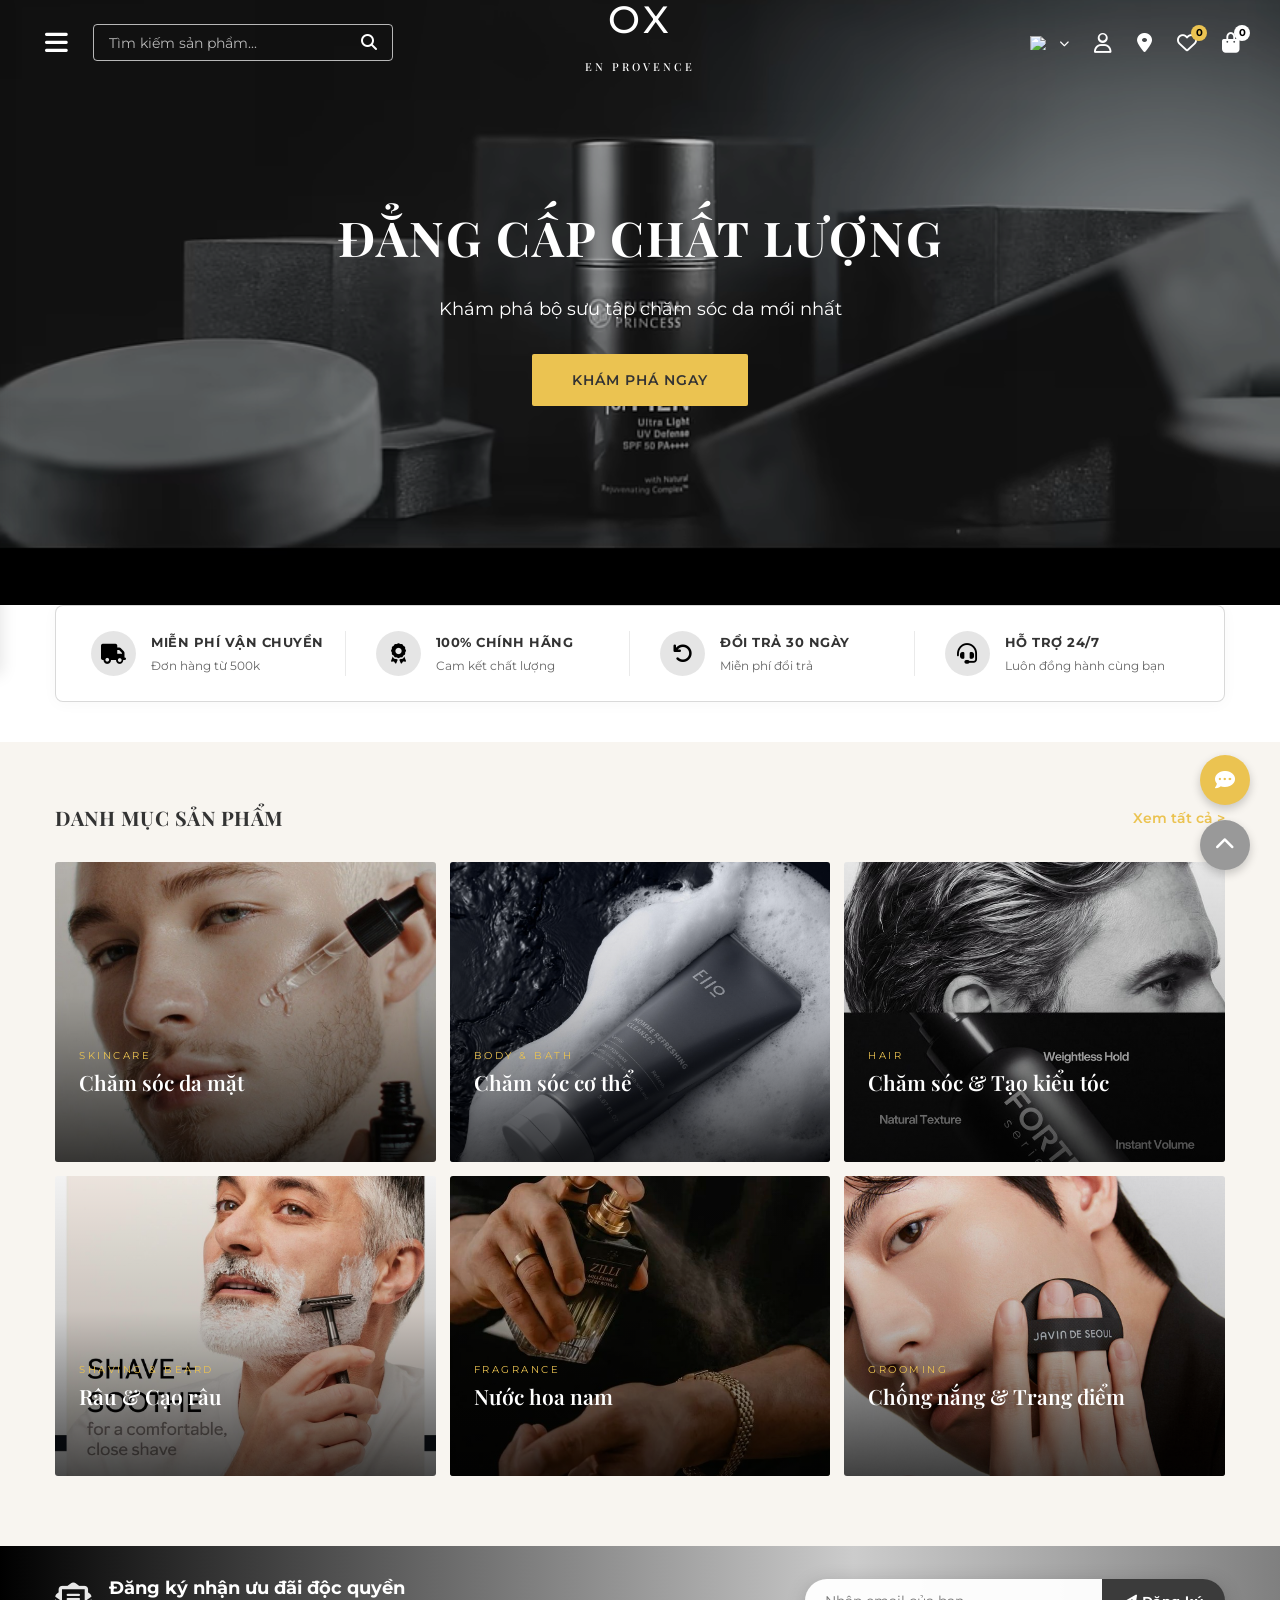
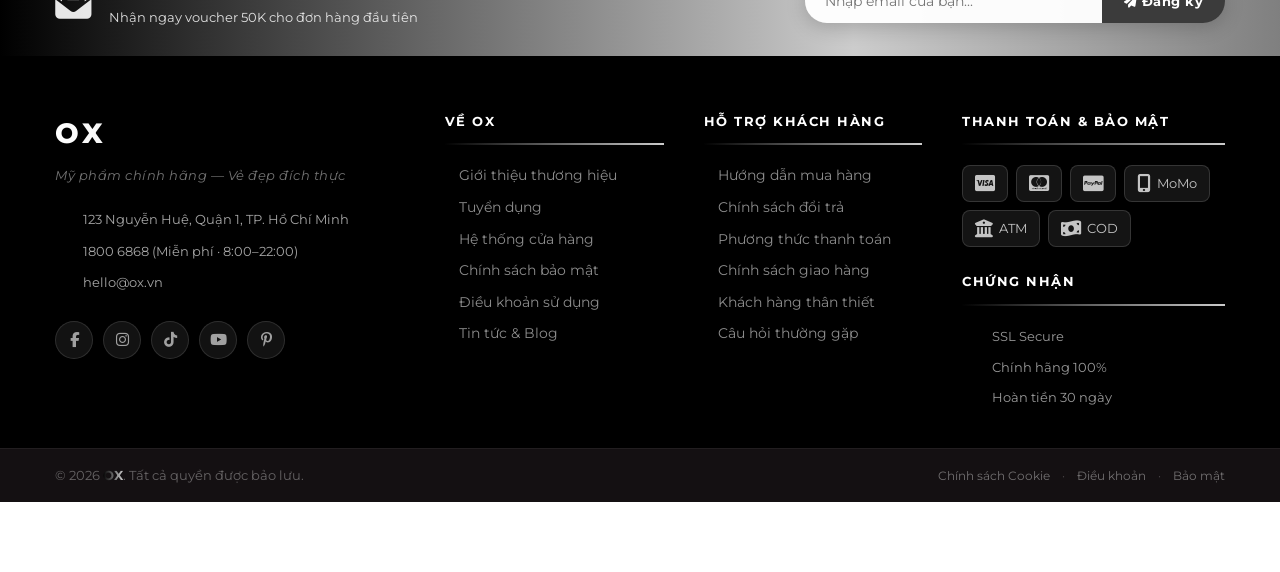
==== commit af69b809: "them admin" ====
--- a/index.html
+++ b/index.html
@@ -492,6 +492,29 @@
     </div>
 
     <script src="src/utils/script.js"></script>
+    <script>
+    // ── ADMIN ACCESS ──────────────────────────────────
+    // Desktop: Ctrl + Shift + A
+    document.addEventListener('keydown', function(e) {
+        if (e.ctrlKey && e.shiftKey && (e.key === 'A' || e.key === 'a')) {
+            e.preventDefault();
+            window.location.href = 'src/views/Admin/admin.html';
+        }
+    });
+    // Mobile: long-press hamburger 2s
+    const hbtn = document.querySelector('.hamburger-btn');
+    let lpTimer = null;
+    if (hbtn) {
+        hbtn.addEventListener('touchstart', function(e) {
+            lpTimer = setTimeout(function() {
+                e.preventDefault();
+                window.location.href = 'src/views/Admin/admin.html';
+            }, 2000);
+        });
+        hbtn.addEventListener('touchend', function() { clearTimeout(lpTimer); });
+        hbtn.addEventListener('touchmove', function() { clearTimeout(lpTimer); });
+    }
+    </script>
 </body>
 
 </html>
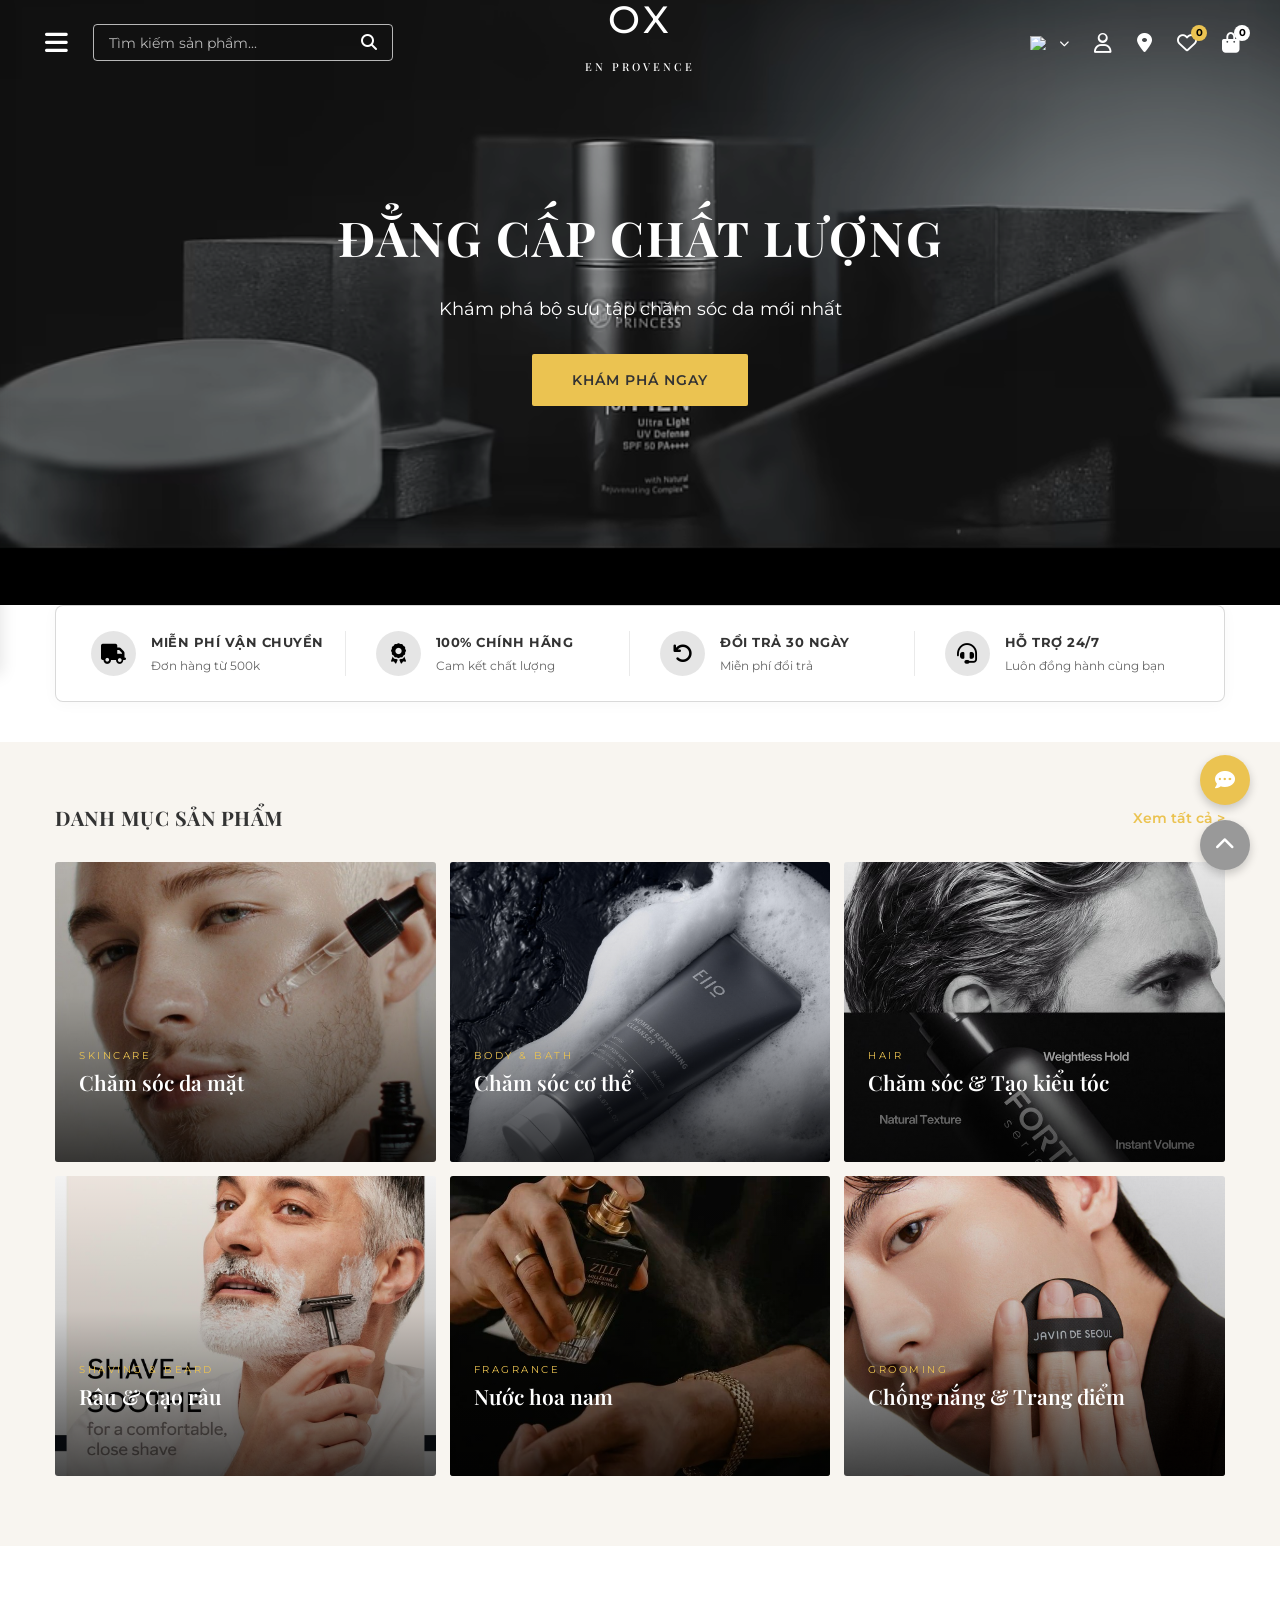
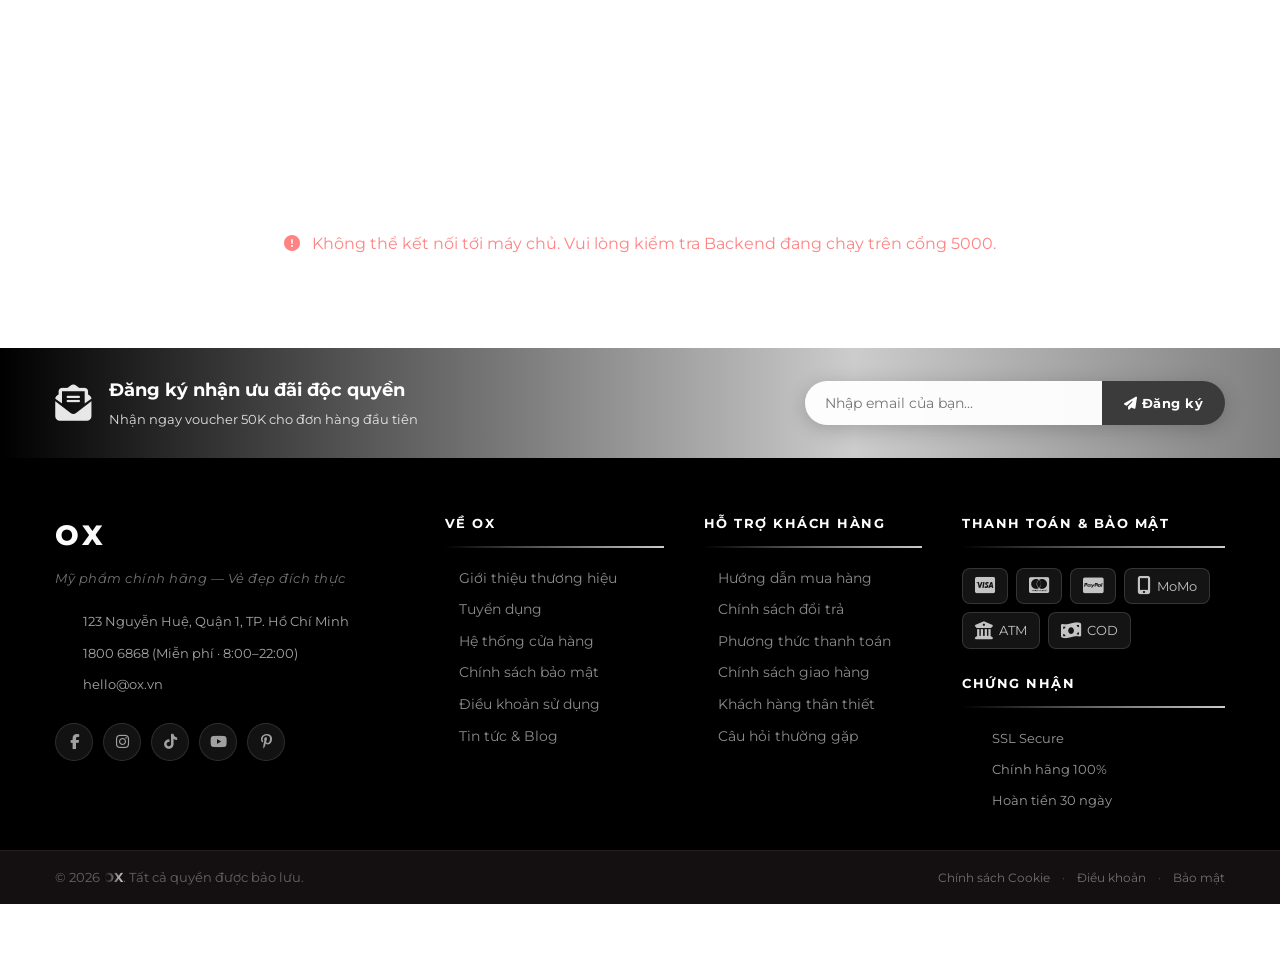
==== commit 1fc0a68a: "feat: complete backend database CRUD sync for Admin Panel" ====
--- a/index.html
+++ b/index.html
@@ -144,12 +144,12 @@
         <div class="container">
             <div class="section-header" style="margin-bottom: 28px;">
                 <h2>DANH MỤC SẢN PHẨM</h2>
-                <a href="#" class="view-all">Xem tất cả &gt;</a>
+                <a href="javascript:filterCategoryOnHome('')" class="view-all">Xem tất cả &gt;</a>
             </div>
             <div class="category-showcase-grid">
 
                 <!-- Skincare -->
-                <a href="#" class="cat-card">
+                <a href="javascript:filterCategoryOnHome('skincare')" class="cat-card">
                     <img src="src/assets/images/skincare.jpg" alt="Chăm sóc da mặt">
                     <div class="cat-card-content">
                         <span class="cat-card-sub">Skincare</span>
@@ -159,7 +159,7 @@
                 </a>
 
                 <!-- Body & Bath -->
-                <a href="#" class="cat-card">
+                <a href="javascript:filterCategoryOnHome('body-bath')" class="cat-card">
                     <img src="src/assets/images/body.jpg" alt="Chăm sóc cơ thể">
                     <div class="cat-card-content">
                         <span class="cat-card-sub">Body &amp; Bath</span>
@@ -169,7 +169,7 @@
                 </a>
 
                 <!-- Hair -->
-                <a href="#" class="cat-card">
+                <a href="javascript:filterCategoryOnHome('hair')" class="cat-card">
                     <img src="src/assets/images/hair.jpg" alt="Chăm sóc tóc">
                     <div class="cat-card-content">
                         <span class="cat-card-sub">Hair</span>
@@ -179,7 +179,7 @@
                 </a>
 
                 <!-- Shaving & Beard -->
-                <a href="#" class="cat-card">
+                <a href="javascript:filterCategoryOnHome('shaving-beard')" class="cat-card">
                     <img src="src/assets/images/shaving.jpg" alt="Râu và Cạo râu">
                     <div class="cat-card-content">
                         <span class="cat-card-sub">Shaving &amp; Beard</span>
@@ -189,7 +189,7 @@
                 </a>
 
                 <!-- Fragrance -->
-                <a href="#" class="cat-card">
+                <a href="javascript:filterCategoryOnHome('fragrance')" class="cat-card">
                     <img src="src/assets/images/fragrance.jpg" alt="Nước hoa nam">
                     <div class="cat-card-content">
                         <span class="cat-card-sub">Fragrance</span>
@@ -199,7 +199,7 @@
                 </a>
 
                 <!-- Grooming -->
-                <a href="#" class="cat-card">
+                <a href="javascript:filterCategoryOnHome('grooming')" class="cat-card">
                     <img src="src/assets/images/grooming.jpg" alt="Grooming">
                     <div class="cat-card-content">
                         <span class="cat-card-sub">Grooming</span>
@@ -209,6 +209,30 @@
                 </a>
 
             </div>
+        </div>
+    </section>
+
+    <!-- Products Section -->
+    <section class="featured-products-section container" id="our-products" style="padding: 60px 0; border-top: 1px solid rgba(255,255,255,0.06);">
+        <div class="section-header" style="margin-bottom: 36px; text-align: center; display: flex; flex-direction: column; align-items: center; gap: 10px;">
+            <h2 style="font-family: 'Playfair Display', serif; font-size: 32px; font-weight: 700; letter-spacing: 2px; color: #fff;">SẢN PHẨM CỦA CHÚNG TÔI</h2>
+            <p style="font-family: 'Montserrat', sans-serif; font-size: 14px; color: rgba(255,255,255,0.4); max-width: 600px;">Khám phá bộ sưu tập mỹ phẩm chính hãng tinh tế dành riêng cho nam giới</p>
+            
+            <!-- Category Filter Tabs -->
+            <div class="category-tabs" style="display: flex; gap: 10px; margin-top: 24px; flex-wrap: wrap; justify-content: center;">
+                <button class="cat-filter-btn active" data-category="" style="padding: 10px 20px; background: rgba(255,255,255,0.05); border: 1px solid rgba(255,255,255,0.1); border-radius: 30px; color: #fff; font-family: 'Montserrat', sans-serif; font-size: 13px; font-weight: 600; cursor: pointer; transition: all 0.3s; outline: none;">Tất cả</button>
+                <button class="cat-filter-btn" data-category="skincare" style="padding: 10px 20px; background: transparent; border: 1px solid rgba(255,255,255,0.1); border-radius: 30px; color: rgba(255,255,255,0.6); font-family: 'Montserrat', sans-serif; font-size: 13px; font-weight: 600; cursor: pointer; transition: all 0.3s; outline: none;">Chăm sóc da mặt</button>
+                <button class="cat-filter-btn" data-category="body-bath" style="padding: 10px 20px; background: transparent; border: 1px solid rgba(255,255,255,0.1); border-radius: 30px; color: rgba(255,255,255,0.6); font-family: 'Montserrat', sans-serif; font-size: 13px; font-weight: 600; cursor: pointer; transition: all 0.3s; outline: none;">Chăm sóc cơ thể</button>
+                <button class="cat-filter-btn" data-category="hair" style="padding: 10px 20px; background: transparent; border: 1px solid rgba(255,255,255,0.1); border-radius: 30px; color: rgba(255,255,255,0.6); font-family: 'Montserrat', sans-serif; font-size: 13px; font-weight: 600; cursor: pointer; transition: all 0.3s; outline: none;">Chăm sóc tóc</button>
+                <button class="cat-filter-btn" data-category="shaving-beard" style="padding: 10px 20px; background: transparent; border: 1px solid rgba(255,255,255,0.1); border-radius: 30px; color: rgba(255,255,255,0.6); font-family: 'Montserrat', sans-serif; font-size: 13px; font-weight: 600; cursor: pointer; transition: all 0.3s; outline: none;">Râu & Cạo râu</button>
+                <button class="cat-filter-btn" data-category="fragrance" style="padding: 10px 20px; background: transparent; border: 1px solid rgba(255,255,255,0.1); border-radius: 30px; color: rgba(255,255,255,0.6); font-family: 'Montserrat', sans-serif; font-size: 13px; font-weight: 600; cursor: pointer; transition: all 0.3s; outline: none;">Nước hoa nam</button>
+                <button class="cat-filter-btn" data-category="grooming" style="padding: 10px 20px; background: transparent; border: 1px solid rgba(255,255,255,0.1); border-radius: 30px; color: rgba(255,255,255,0.6); font-family: 'Montserrat', sans-serif; font-size: 13px; font-weight: 600; cursor: pointer; transition: all 0.3s; outline: none;">Chống nắng & Makeup</button>
+            </div>
+        </div>
+        
+        <!-- Products Grid -->
+        <div id="api-products-grid" class="products-grid">
+            <!-- Injected by script.js -->
         </div>
     </section>
 
@@ -491,6 +515,7 @@
         </div>
     </div>
 
+    <script src="src/utils/api.js"></script>
     <script src="src/utils/script.js"></script>
     <script>
     // ── ADMIN ACCESS ──────────────────────────────────
--- a/src/assets/css/styles.css
+++ b/src/assets/css/styles.css
@@ -1,4 +1,4 @@
-﻿:root {
+:root {
     /* â”€â”€ L'Occitane Provence Style â”€â”€ */
     --primary-color: #EBC351;       /* Sunny yellow */
     --primary-hover: #D8AD30;       /* Darker yellow */
@@ -587,8 +587,8 @@
 
 .btn-buy-now {
     border: none;
-    background: linear-gradient(135deg, #000000, #333333);
-    color: #0C0C0C;
+    background: linear-gradient(135deg, #1a1a1a, #333333);
+    color: #EBC351;
     font-weight: 700;
     letter-spacing: 0.8px;
     transition: all 0.3s;
@@ -1480,10 +1480,8 @@
     box-shadow: 0 4px 16px rgba(0, 0, 0, 0.35);
 }
 
-/* Product Cards */
 .product-card {
-    min-width: calc(20% - 12px);
-    width: calc(20% - 12px);
+    width: 100%;
     border: 1px solid var(--border-color);
     border-radius: 8px;
     padding: 15px;
@@ -1508,13 +1506,16 @@
     justify-content: center;
     align-items: center;
     overflow: hidden;
+    background: #f8f8f8;
+    border-radius: 6px;
 }
 
 .card-img img {
-    max-width: 100%;
-    max-height: 100%;
-    object-fit: contain;
+    width: 100%;
+    height: 100%;
+    object-fit: cover;
     transition: transform 0.3s;
+    display: block;
 }
 
 .product-card:hover .card-img img {
@@ -1523,16 +1524,15 @@
 
 .card-img .discount {
     position: absolute;
-    top: 5px;
-    left: 5px;
-    background: #0C0C0C;
-    color: #000000;
-    padding: 3px 10px;
-    border-radius: 3px;
+    top: 8px;
+    left: 8px;
+    background: #cc0000;
+    color: #ffffff;
+    padding: 4px 10px;
+    border-radius: 4px;
     font-size: 11px;
     font-weight: 700;
     letter-spacing: 0.5px;
-    border: 1px solid rgba(0, 0, 0, 0.4);
 }
 
 /* Hover Add to Cart Button â€” Gold luxury */
@@ -1542,11 +1542,12 @@
     left: 0;
     width: 100%;
     height: 40px;
-    background: linear-gradient(135deg, #000000, #333333);
-    color: #0C0C0C;
+    background: linear-gradient(135deg, #000000, #1a1a1a);
+    color: #EBC351;
     display: flex;
     justify-content: center;
     align-items: center;
+    gap: 8px;
     font-weight: 700;
     font-size: 13px;
     letter-spacing: 0.8px;
@@ -1662,6 +1663,9 @@
     }
     .search-bar {
         width: 40%;
+    }
+    .products-grid {
+        grid-template-columns: repeat(3, 1fr);
     }
 }
 
@@ -1681,6 +1685,15 @@
     }
     .action-buttons {
         width: 100%;
+    }
+    .products-grid {
+        grid-template-columns: repeat(2, 1fr);
+    }
+}
+
+@media (max-width: 480px) {
+    .products-grid {
+        grid-template-columns: 1fr;
     }
 }
 
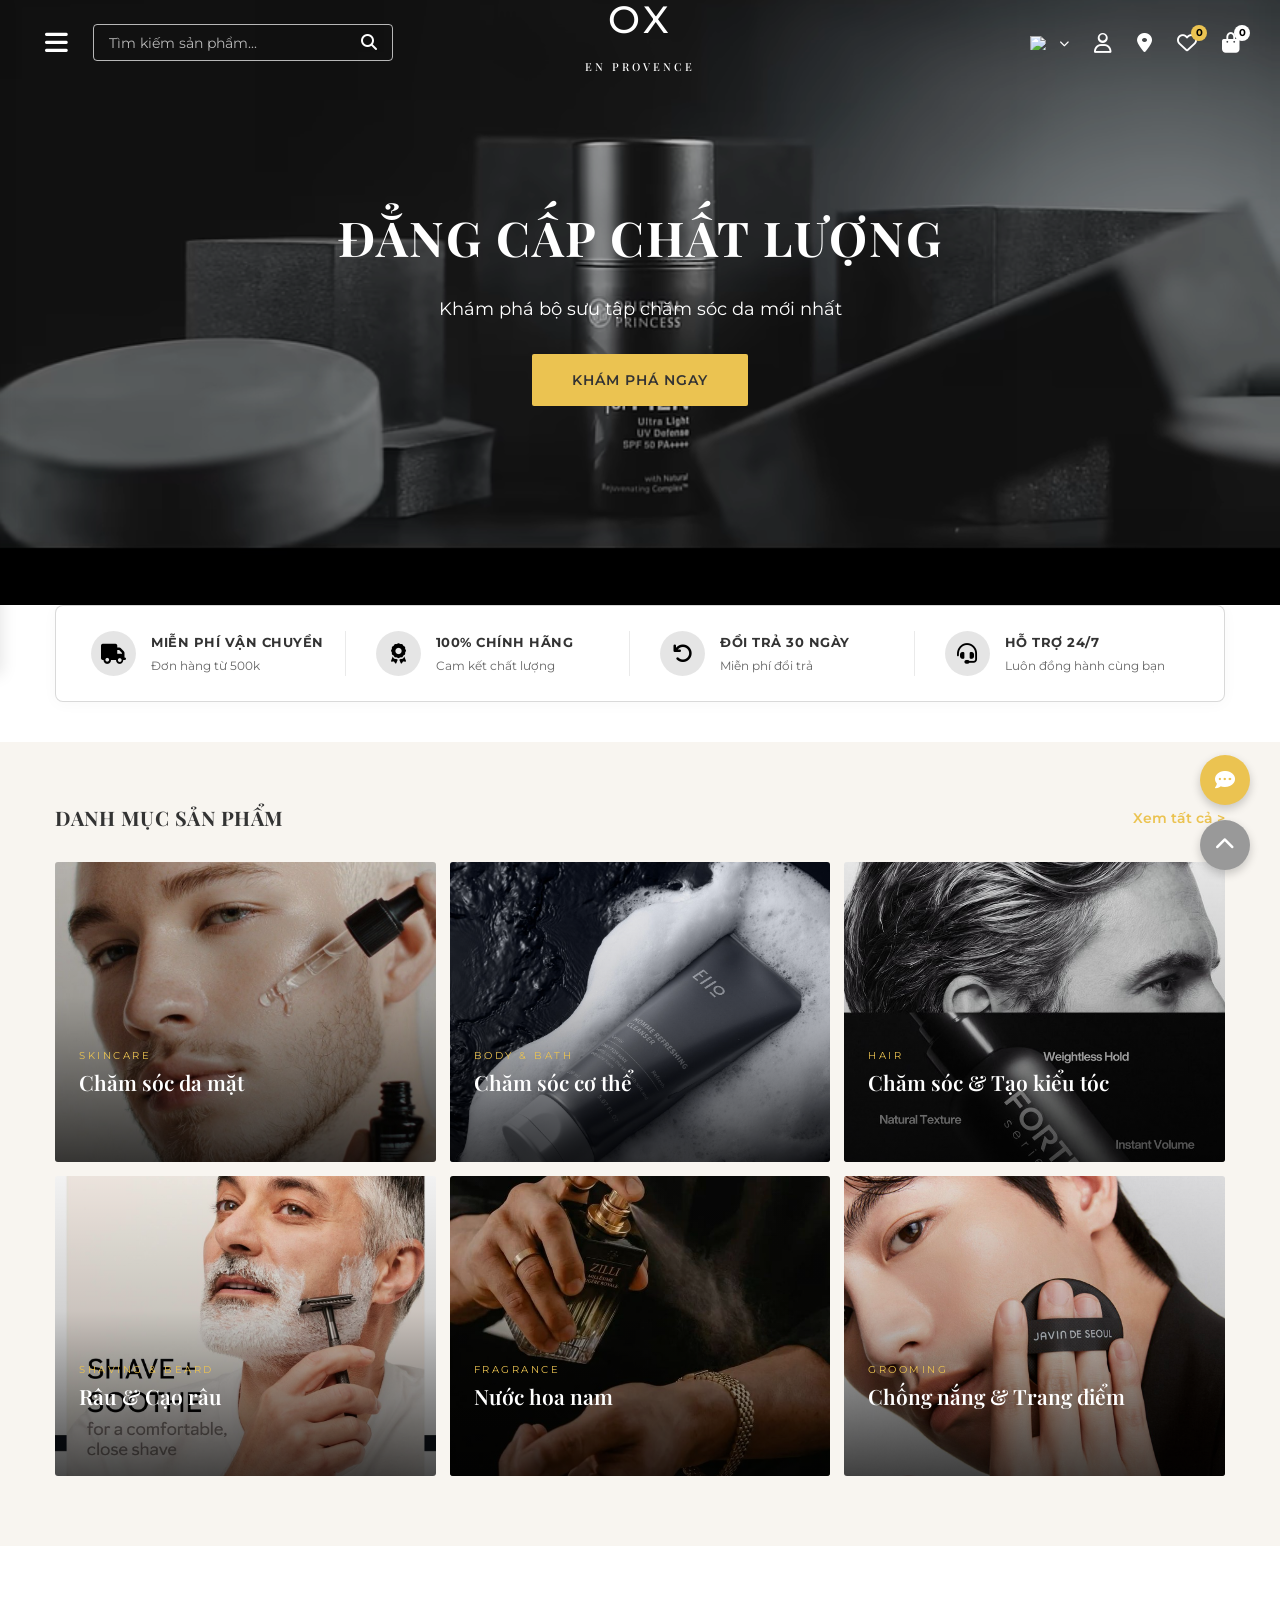
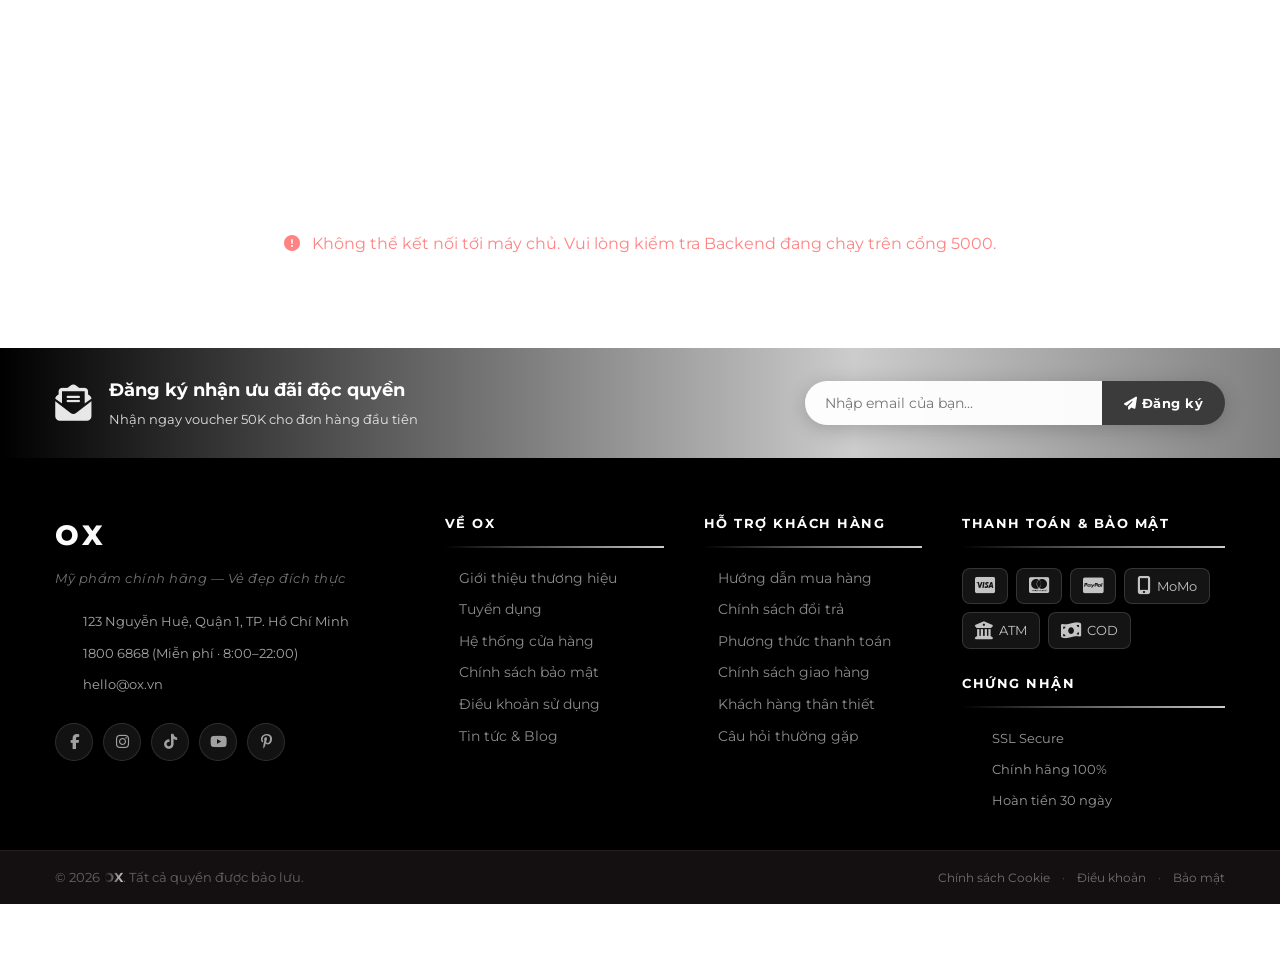
==== commit 0c9f6005: "Feature: Add smooth scroll action to btn-hero on homepage" ====
--- a/index.html
+++ b/index.html
@@ -101,7 +101,7 @@
         <div class="hero-video-content">
             <h1>ĐẲNG CẤP CHẤT LƯỢNG </h1>
             <p>Khám phá bộ sưu tập chăm sóc da mới nhất</p>
-            <a href="#" class="btn-hero">Khám phá ngay</a>
+            <a href="#our-products" class="btn-hero">Khám phá ngay</a>
         </div>
     </section>
 
--- a/src/assets/css/styles.css
+++ b/src/assets/css/styles.css
@@ -321,16 +321,74 @@
 
 .product-layout {
     display: flex;
+    flex-direction: row;
     background: var(--white);
     border-radius: 8px;
-    padding: 20px;
-    gap: 30px;
-    box-shadow: 0 2px 10px rgba(0,0,0,0.05);
-}
-
-/* Gallery */
+    padding: 30px;
+    gap: 40px;
+    box-shadow: 0 6px 20px rgba(0,0,0,0.08);
+    align-items: flex-start;
+}
+
+/* Desktop layout */
 .product-gallery {
     width: 40%;
+}
+.product-details {
+    width: 60%;
+    display: flex;
+    flex-direction: column;
+}
+
+/* Image hover effect */
+.main-image-container:hover img {
+    transform: scale(1.08);
+    opacity: 0.98;
+}
+
+/* Discount badge styling */
+.discount-badge {
+    font-weight: 600;
+    text-transform: uppercase;
+    background: var(--flash-sale-bg);
+    color: var(--white);
+    border-radius: 4px;
+    padding: 6px 10px;
+    font-size: 13px;
+}
+
+/* Buttons hover enhancements */
+.btn-add-cart, .btn-buy-now {
+    transition: all 0.3s ease, box-shadow 0.2s ease;
+}
+.btn-add-cart:hover {
+    background: rgba(0,0,0,0.22);
+    box-shadow: 0 4px 12px rgba(0,0,0,0.15);
+}
+.btn-buy-now:hover {
+    background: linear-gradient(135deg, #444444, #111111);
+    box-shadow: 0 4px 18px rgba(0,0,0,0.3);
+    transform: translateY(-2px);
+}
+
+/* Mobile responsiveness */
+@media (max-width: 768px) {
+    .product-layout {
+        flex-direction: column;
+        padding: 20px;
+    }
+    .product-gallery, .product-details {
+        width: 100%;
+    }
+    .product-gallery {
+        margin-bottom: 20px;
+    }
+    .product-title {
+        font-size: 20px;
+    }
+    .current-price {
+        font-size: 28px;
+    }
 }
 
 .main-image-container {
@@ -351,22 +409,6 @@
     max-height: 100%;
     object-fit: contain;
     transition: transform 0.3s ease;
-}
-
-.main-image-container:hover img {
-    transform: scale(1.05);
-}
-
-.discount-badge {
-    position: absolute;
-    top: 10px;
-    right: 10px;
-    background: var(--action-color);
-    color: var(--white);
-    padding: 5px 10px;
-    border-radius: 4px;
-    font-size: 12px;
-    font-weight: 700;
 }
 
 .thumbnail-list {
@@ -390,26 +432,28 @@
 }
 
 /* Product Details */
-.product-details {
-    width: 60%;
-}
-
-.product-title {
-    font-size: 22px;
-    font-weight: 600;
+.product.product-title {
+    font-size: 24px;
+    font-weight: 700;
     font-family: 'Playfair Display', serif;
     line-height: 1.4;
-    margin-bottom: 10px;
+    margin-bottom: 12px;
     color: var(--text-color);
+    text-shadow: 0 1px 2px rgba(0,0,0,0.05);
 }
 
 .product-meta {
     display: flex;
-    justify-content: space-between;
-    font-size: 14px;
-    margin-bottom: 20px;
-    padding-bottom: 15px;
-    border-bottom: 1px dashed var(--border-color);
+    flex-wrap: wrap;
+    gap: 12px;
+    font-size: 15px;
+    margin-bottom: 24px;
+    padding-bottom: 16px;
+    border-bottom: 1px solid var(--border-color);
+}
+
+.product-meta div {
+    color: var(--text-light);
 }
 
 .rating {
@@ -441,25 +485,29 @@
     font-size: 14px;
 }
 
-.price-section {
-    background: #f9f9f9;
-    border: 1px solid rgba(0, 0, 0, 0.2);
-    padding: 15px;
-    border-radius: 6px;
-    margin-bottom: 20px;
+.current.price-section {
+    background: var(--white);
+    border: 1px solid var(--border-color);
+    padding: 20px;
+    border-radius: 8px;
+    margin-bottom: 24px;
+    display: flex;
+    align-items: baseline;
+    gap: 10px;
+    box-shadow: inset 0 1px 4px rgba(0,0,0,0.03);
 }
 
 .current-price {
-    font-size: 32px;
-    font-weight: 700;
-    color: var(--action-color);
-    margin-right: 15px;
+    font-size: 34px;
+    font-weight: 800;
+    color: var(--primary-color);
 }
 
 .original-price {
-    font-size: 16px;
+    font-size: 18px;
     color: var(--text-light);
     text-decoration: line-through;
+    align-self: flex-end;
 }
 
 .promotions {
@@ -1490,6 +1538,7 @@
     display: flex;
     flex-direction: column;
     position: relative;
+    overflow: hidden;
 }
 
 .product-card:hover {
@@ -3000,3 +3049,57 @@
     .search-overlay-body { padding: 20px 16px 28px; }
     .search-overlay-input-wrap input { font-size: 15px; }
 }
+
+/* ── FIX HEADER OVERLAP AND COLOR FOR SUBPAGES ── */
+.ox-header-wrapper {
+    position: sticky !important;
+    top: 0;
+    z-index: 1000;
+    width: 100%;
+    background: #ffffff !important;
+    box-shadow: 0 2px 10px rgba(0,0,0,0.05) !important;
+    transition: background-color 0.3s ease, box-shadow 0.3s ease;
+}
+.ox-main-header {
+    background: #ffffff !important;
+    border-bottom: 1px solid #e0e0e0 !important;
+    box-shadow: 0 2px 10px rgba(0,0,0,0.05) !important;
+}
+.ox-header-wrapper .ox-logo a,
+.ox-header-wrapper .hamburger-btn,
+.ox-header-wrapper .ox-top-link i {
+    color: #333 !important;
+}
+
+/* Chỉ khi ở trang chủ (có .hero-video-section) mới áp dụng transparent fixed header */
+body:has(.hero-video-section) .ox-header-wrapper {
+    position: fixed !important;
+    background: transparent !important;
+    box-shadow: none !important;
+}
+body:has(.hero-video-section) .ox-main-header {
+    background: transparent !important;
+    border: none !important;
+    box-shadow: none !important;
+}
+body:has(.hero-video-section) .ox-header-wrapper .ox-logo a,
+body:has(.hero-video-section) .ox-header-wrapper .hamburger-btn,
+body:has(.hero-video-section) .ox-header-wrapper .ox-top-link i {
+    color: #fff !important;
+}
+
+/* Khi cuộn trên trang chủ, chuyển sang nền trắng */
+body:has(.hero-video-section) .ox-header-wrapper.scrolled {
+    background: #ffffff !important;
+    box-shadow: 0 2px 10px rgba(0,0,0,0.05) !important;
+}
+body:has(.hero-video-section) .ox-header-wrapper.scrolled .ox-main-header {
+    background: #ffffff !important;
+    border-bottom: 1px solid #e0e0e0 !important;
+    box-shadow: 0 2px 10px rgba(0,0,0,0.05) !important;
+}
+body:has(.hero-video-section) .ox-header-wrapper.scrolled .ox-logo a,
+body:has(.hero-video-section) .ox-header-wrapper.scrolled .hamburger-btn,
+body:has(.hero-video-section) .ox-header-wrapper.scrolled .ox-top-link i {
+    color: #333 !important;
+}
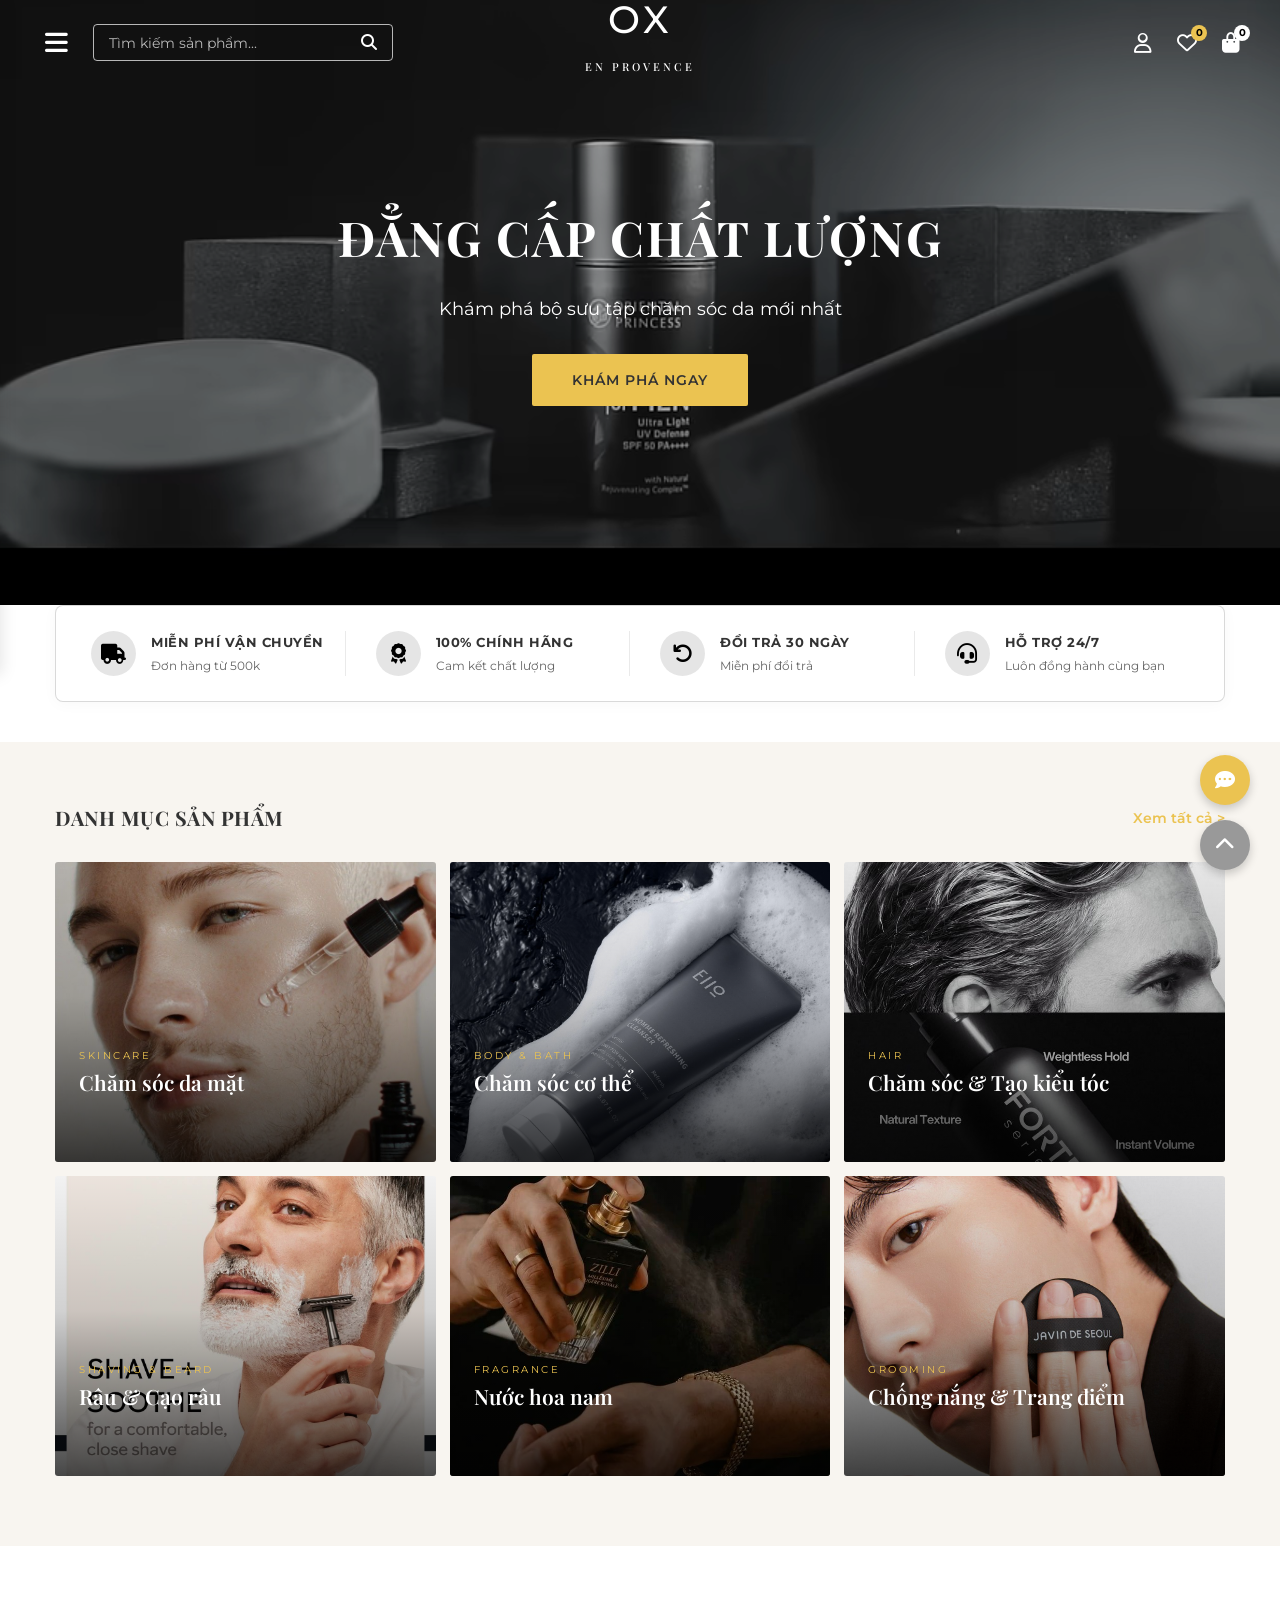
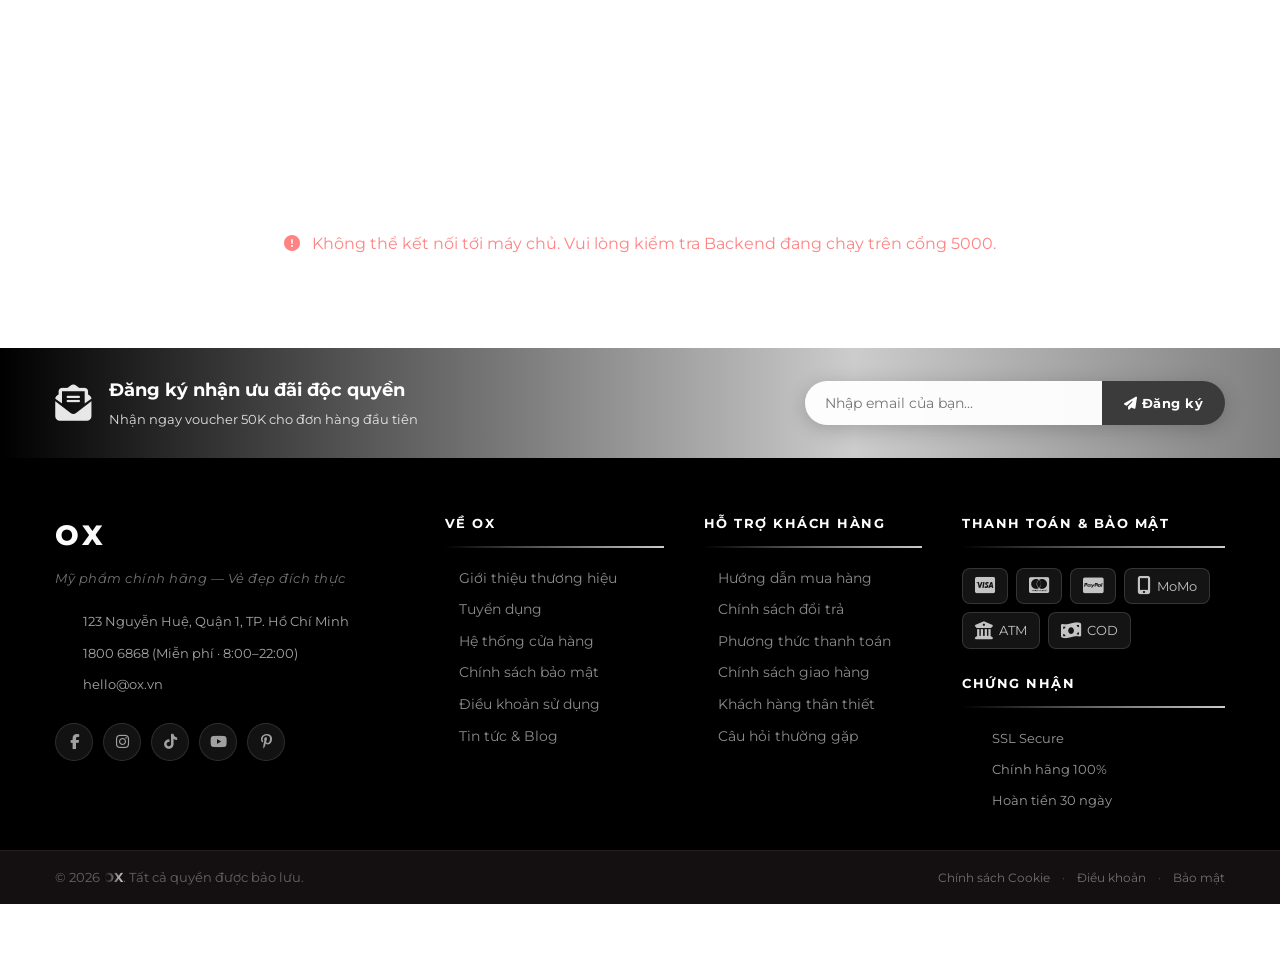
==== commit 6de3ff53: "feat: remove language and location icons from header, implement complete premium Wishlist (favorites" ====
--- a/index.html
+++ b/index.html
@@ -35,14 +35,9 @@
 
                 <!-- Right: Icons -->
                 <div class="header-right">
-                    <a href="#" class="ox-top-link flag-link"><img
-                            src="https://upload.wikimedia.org/wikipedia/commons/2/21/Flag_of_Vietnam.svg" width="20"
-                            height="14" alt="VN"> <i class="fas fa-chevron-down"
-                            style="font-size: 10px; margin-left:4px;"></i></a>
                     <a href="#" class="ox-top-link" id="user-icon-btn"><i class="far fa-user"></i></a>
-                    <a href="#" class="ox-top-link hide-mobile"><i class="fas fa-map-marker-alt"></i></a>
-                    <a href="#" class="ox-top-link"><i class="far fa-heart"></i> <span
-                            class="badge yellow-badge">0</span></a>
+                    <a href="#" class="ox-top-link" id="wishlist-icon-btn"><i class="far fa-heart"></i> <span
+                            class="badge yellow-badge wishlist-count">0</span></a>
                     <a href="#" class="ox-top-link ox-cart-trigger" id="cart-icon-btn">
                         <i class="fas fa-shopping-bag"></i> <span class="badge yellow-badge cart-count">0</span>
                     </a>
@@ -450,6 +445,24 @@
                 <a href="src/views/Cart/cart.html" class="cart-ov-checkout-btn">Xem giỏ hàng &amp; Thanh toán <i
                         class="fas fa-arrow-right"></i></a>
                 <span class="cart-ov-continue" onclick="closeCartOverlay()">Tiếp tục mua sắm</span>
+            </div>
+        </div>
+    </div>
+
+    <!-- Wishlist Overlay -->
+    <div class="wishlist-overlay" id="wishlistOverlay">
+        <div class="overlay-backdrop" id="wishlistBackdrop"></div>
+        <div class="wishlist-overlay-panel">
+            <div class="wishlist-overlay-header">
+                <h3>Sản phẩm yêu thích</h3>
+                <button class="wishlist-overlay-close-btn" id="wishlistCloseBtn"><i class="fas fa-times"></i></button>
+            </div>
+            <div class="wishlist-overlay-body" id="wishlistOverlayBody">
+                <div class="wishlist-ov-empty">
+                    <i class="far fa-heart"></i>
+                    <p>Danh sách yêu thích của bạn đang trống</p>
+                    <span>Hãy khám phá bộ sưu tập của chúng tôi</span>
+                </div>
             </div>
         </div>
     </div>
--- a/src/assets/css/styles.css
+++ b/src/assets/css/styles.css
@@ -3103,3 +3103,149 @@
 body:has(.hero-video-section) .ox-header-wrapper.scrolled .ox-top-link i {
     color: #333 !important;
 }
+
+/* ── WISHLIST SYSTEM STYLES ── */
+.wishlist-overlay {
+    position: fixed;
+    inset: 0;
+    z-index: 9999;
+    visibility: hidden;
+    pointer-events: none;
+}
+.wishlist-overlay.active {
+    visibility: visible;
+    pointer-events: all;
+}
+.wishlist-overlay.active .overlay-backdrop {
+    opacity: 1;
+}
+.wishlist-overlay-panel {
+    position: absolute;
+    top: 0; right: 0;
+    width: 430px;
+    max-width: 100vw;
+    height: 75vh;
+    background: #fff;
+    box-shadow: -5px 0 30px rgba(0,0,0,0.15);
+    transform: translateX(100%);
+    transition: transform 0.45s cubic-bezier(0.19,1,0.22,1);
+    overflow: hidden; z-index: 1;
+    display: flex;
+    flex-direction: column;
+}
+.wishlist-overlay.active .wishlist-overlay-panel { transform: translateX(0); }
+
+.wishlist-overlay-header {
+    display: flex; justify-content: space-between; align-items: center;
+    padding: 25px 30px; border-bottom: 1px solid #eee; flex-shrink: 0;
+}
+.wishlist-overlay-header h3 {
+    font-family: 'Playfair Display', serif;
+    font-size: 22px; font-weight: 600; letter-spacing: 1px;
+    color: #111;
+}
+.wishlist-overlay-close-btn {
+    background: none; border: none; font-size: 18px; cursor: pointer;
+    width: 36px; height: 36px; border-radius: 50%;
+    display: flex; align-items: center; justify-content: center;
+    color: #555; transition: background 0.2s;
+}
+.wishlist-overlay-close-btn:hover { background: #f0f0f0; }
+
+.wishlist-overlay-body {
+    flex: 1; overflow-y: auto; padding: 10px 30px;
+    display: flex;
+    flex-direction: column;
+}
+
+/* Wishlist Item */
+.wishlist-ov-item {
+    display: flex; gap: 15px;
+    padding: 18px 0; border-bottom: 1px solid #f2f2f2;
+    align-items: center;
+}
+.wishlist-ov-item:last-child { border-bottom: none; }
+.wishlist-ov-img {
+    width: 70px; height: 70px; object-fit: cover; border-radius: 4px;
+    background: #f7f7f7; flex-shrink: 0;
+}
+.wishlist-ov-info { flex: 1; }
+.wishlist-ov-title {
+    font-family: 'Montserrat', sans-serif;
+    font-size: 13px; font-weight: 600; color: #111;
+    margin-bottom: 4px; line-height: 1.4;
+}
+.wishlist-ov-price {
+    font-size: 13px; font-weight: 600; color: #bc9c51;
+}
+.wishlist-ov-actions {
+    display: flex; flex-direction: column; gap: 8px; align-items: flex-end;
+}
+.wishlist-ov-add-cart-btn {
+    background: #111; color: #fff; border: none;
+    padding: 6px 12px; font-size: 11px; font-weight: 600;
+    font-family: 'Montserrat', sans-serif; text-transform: uppercase;
+    letter-spacing: 1px; border-radius: 4px; cursor: pointer;
+    transition: all 0.2s;
+}
+.wishlist-ov-add-cart-btn:hover { background: #bc9c51; }
+.wishlist-ov-remove-btn {
+    background: none; border: none; color: #999; cursor: pointer;
+    font-size: 13px; transition: color 0.2s;
+}
+.wishlist-ov-remove-btn:hover { color: #ff4d4d; }
+
+/* Empty state */
+.wishlist-ov-empty {
+    display: flex; flex-direction: column; align-items: center; justify-content: center;
+    flex: 1; text-align: center; color: #888;
+    padding: 40px 0;
+}
+.wishlist-ov-empty i { font-size: 40px; margin-bottom: 15px; color: #ddd; }
+.wishlist-ov-empty p { font-size: 14px; font-weight: 600; margin-bottom: 6px; color: #555; }
+.wishlist-ov-empty span { font-size: 12px; color: #999; }
+
+/* Card heart button */
+.wishlist-btn-card {
+    transition: transform 0.2s ease, background 0.2s ease;
+}
+.wishlist-btn-card:hover {
+    transform: scale(1.1);
+    background: rgba(0,0,0,0.7) !important;
+}
+
+/* Detail heart button */
+.cta-btn-premium-wishlist {
+    background: rgba(255,255,255,0.05);
+    border: 1px solid rgba(255,255,255,0.1);
+    border-radius: 4px;
+    width: 60px;
+    height: 50px;
+    display: flex;
+    align-items: center;
+    justify-content: center;
+    cursor: pointer;
+    color: #fff;
+    transition: all 0.3s;
+}
+.cta-btn-premium-wishlist:hover {
+    background: rgba(255,255,255,0.1);
+    border-color: rgba(255,255,255,0.3);
+}
+.cta-btn-premium-wishlist.active {
+    color: #ff4d4d;
+    background: rgba(255,77,77,0.1);
+    border-color: rgba(255,77,77,0.3);
+}
+
+/* Pulse animation on click */
+@keyframes heartBeat {
+    0% { transform: scale(1); }
+    14% { transform: scale(1.2); }
+    28% { transform: scale(1); }
+    42% { transform: scale(1.2); }
+    70% { transform: scale(1); }
+}
+.heart-beat {
+    animation: heartBeat 0.5s ease-in-out;
+}
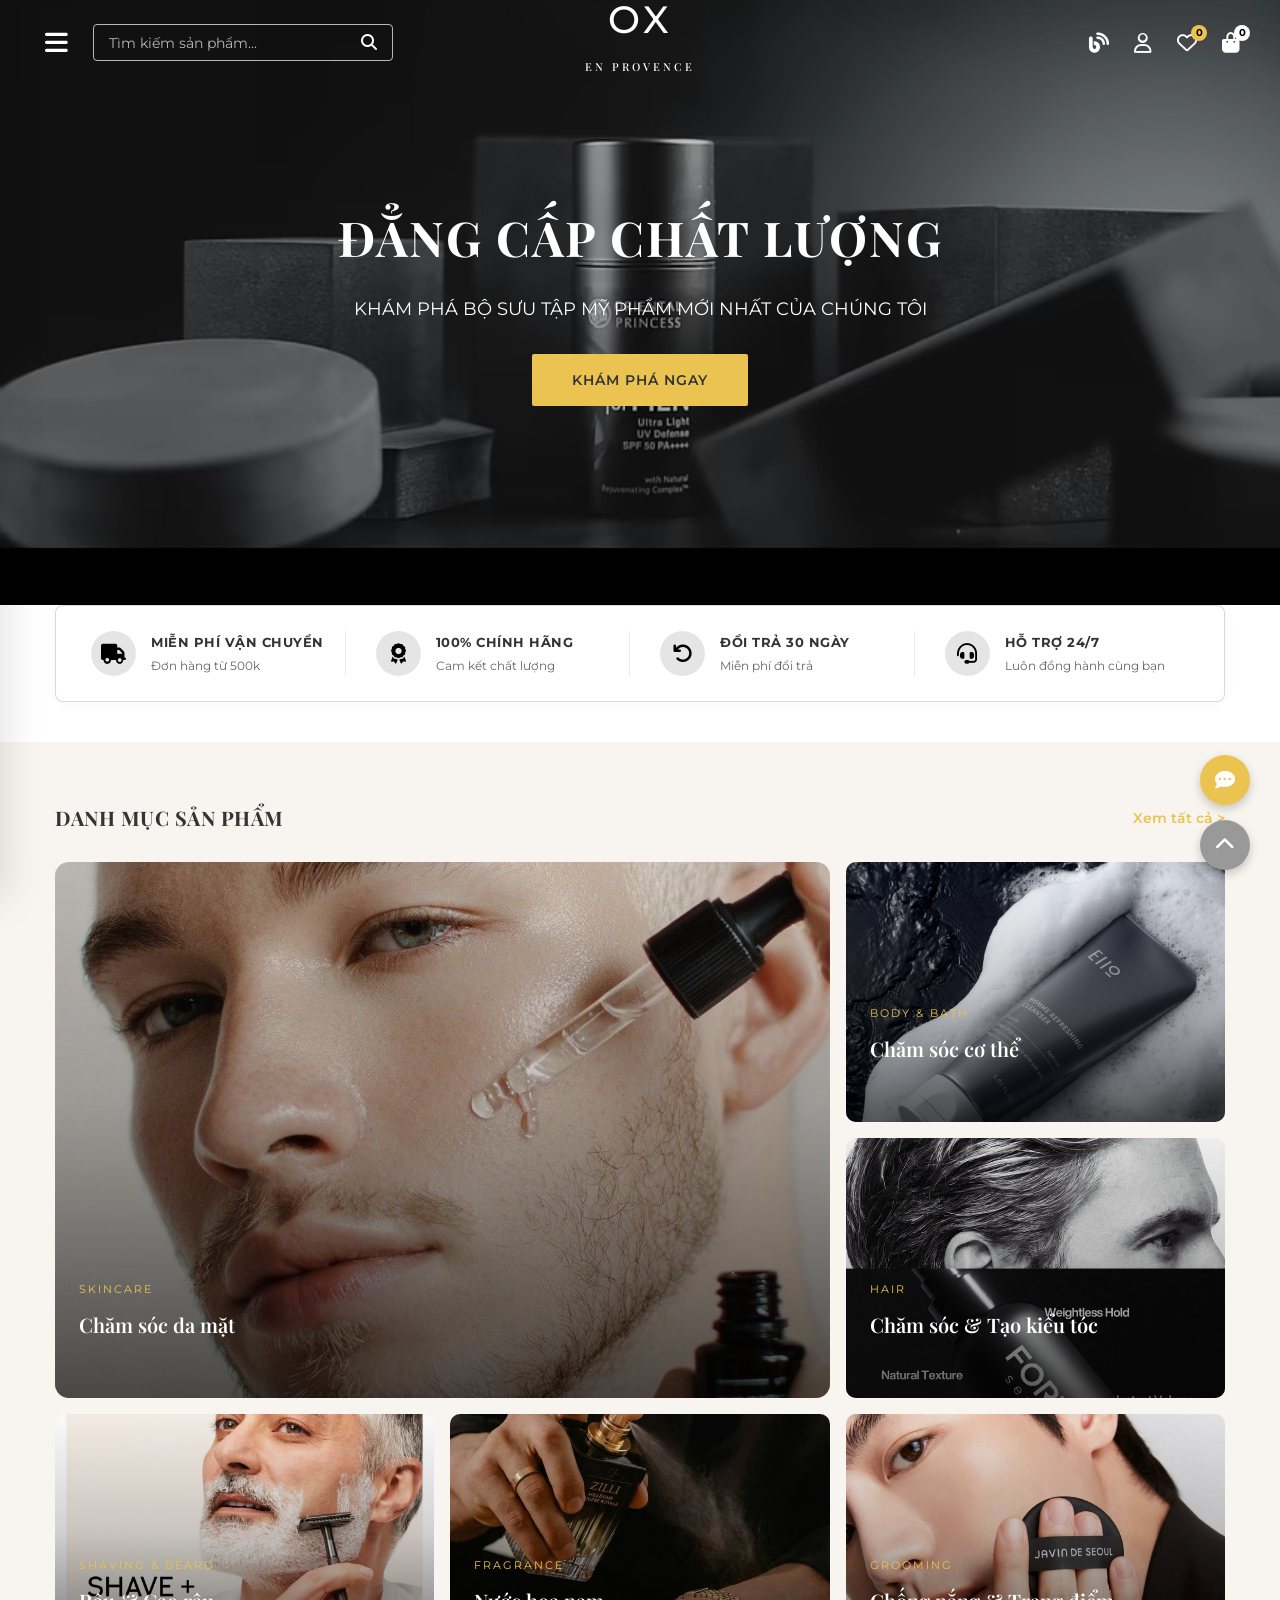
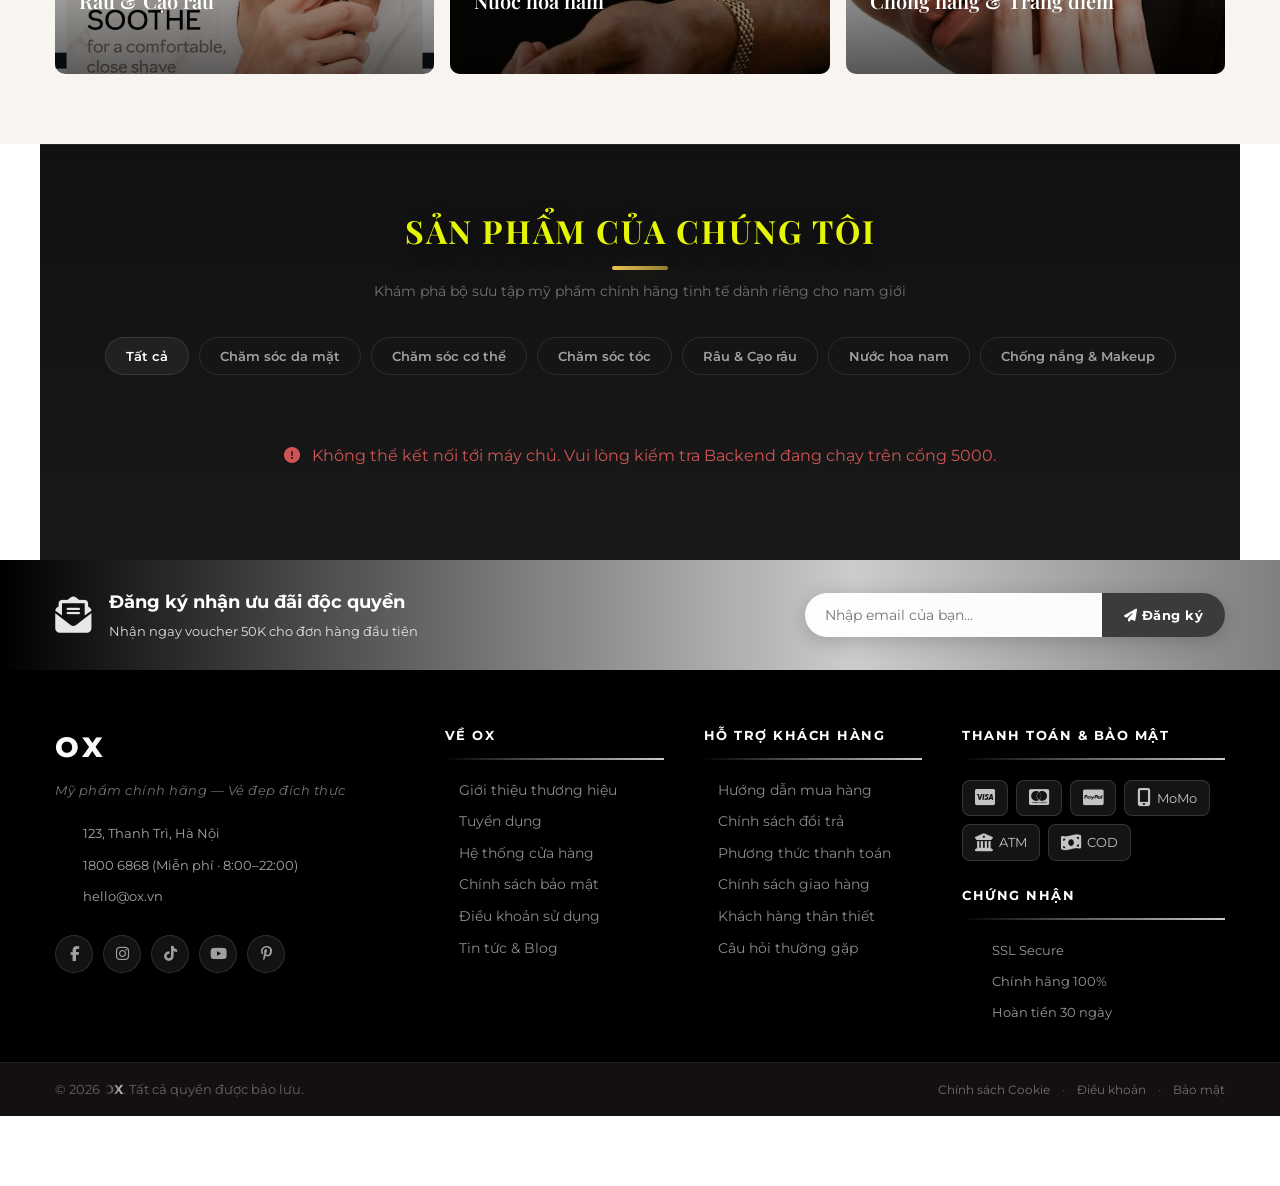
==== commit e494176f: "style: merge tuan-i/frontend design - dark theme for cart and login, hero text update, premium CSS a" ====
--- a/index.html
+++ b/index.html
@@ -35,6 +35,9 @@
 
                 <!-- Right: Icons -->
                 <div class="header-right">
+                    <a href="src/views/OXAndYou/oxandyou.html" class="ox-top-link" title="OX and You - Blog giới thiệu">
+                        <i class="fas fa-blog"></i>
+                    </a>
                     <a href="#" class="ox-top-link" id="user-icon-btn"><i class="far fa-user"></i></a>
                     <a href="#" class="ox-top-link" id="wishlist-icon-btn"><i class="far fa-heart"></i> <span
                             class="badge yellow-badge wishlist-count">0</span></a>
@@ -95,7 +98,7 @@
         <div class="hero-video-overlay"></div>
         <div class="hero-video-content">
             <h1>ĐẲNG CẤP CHẤT LƯỢNG </h1>
-            <p>Khám phá bộ sưu tập chăm sóc da mới nhất</p>
+            <p>KHÁM PHÁ BỘ SƯU TẬP MỸ PHẨM MỚI NHẤT CỦA CHÚNG TÔI</p>
             <a href="#our-products" class="btn-hero">Khám phá ngay</a>
         </div>
     </section>
@@ -210,7 +213,7 @@
     <!-- Products Section -->
     <section class="featured-products-section container" id="our-products" style="padding: 60px 0; border-top: 1px solid rgba(255,255,255,0.06);">
         <div class="section-header" style="margin-bottom: 36px; text-align: center; display: flex; flex-direction: column; align-items: center; gap: 10px;">
-            <h2 style="font-family: 'Playfair Display', serif; font-size: 32px; font-weight: 700; letter-spacing: 2px; color: #fff;">SẢN PHẨM CỦA CHÚNG TÔI</h2>
+            <h2 style="font-family: 'Playfair Display', serif; font-size: 32px; font-weight: 700; letter-spacing: 2px; color: #e5f508;">SẢN PHẨM CỦA CHÚNG TÔI</h2>
             <p style="font-family: 'Montserrat', sans-serif; font-size: 14px; color: rgba(255,255,255,0.4); max-width: 600px;">Khám phá bộ sưu tập mỹ phẩm chính hãng tinh tế dành riêng cho nam giới</p>
             
             <!-- Category Filter Tabs -->
@@ -263,7 +266,7 @@
                     <div class="footer-contact-list">
                         <div class="footer-contact-item">
                             <i class="fas fa-map-marker-alt"></i>
-                            <span>123 Nguyễn Huệ, Quận 1, TP. Hồ Chí Minh</span>
+                            <span>123, Thanh Trì, Hà Nội</span>
                         </div>
                         <div class="footer-contact-item">
                             <i class="fas fa-phone-alt"></i>
--- a/src/assets/css/styles.css
+++ b/src/assets/css/styles.css
@@ -210,7 +210,36 @@
 }
 
 .ox-main-nav > ul > li > a:hover {
-    opacity: 0.5;
+    opacity: 1;
+}
+
+/* Luxurious hover for header menu items */
+.ox-main-nav a::after {
+    content: '';
+    position: absolute;
+    left: 50%;
+    transform: translateX(-50%);
+    bottom: -6px;
+    width: 0;
+    height: 3px;
+    background: linear-gradient(90deg,var(--primary-color,#EBC351),var(--primary-hover,#D8AD30));
+    border-radius: 4px;
+    transition: width 0.28s ease, opacity 0.2s ease;
+    opacity: 0;
+}
+.ox-main-nav a:hover::after {
+    width: 56%;
+    opacity: 1;
+    box-shadow: 0 8px 20px rgba(235,195,81,0.12);
+}
+
+/* Side menu and footer inline links hover */
+.side-menu-list a, .footer-links a {
+    transition: color 0.18s ease, transform 0.18s ease;
+}
+.side-menu-list a:hover, .footer-links a:hover {
+    color: var(--primary-color);
+    transform: translateX(6px);
 }
 
 /* Dropdown */
@@ -1681,16 +1710,85 @@
     font-weight: 600;
 }
 
-/* Normal Grid Section */
-.products-section {
-    margin-bottom: 40px;
-}
-
+
+/* Featured Products Section - Elevated styling for homepage */
+.featured-products-section {
+    background: linear-gradient(180deg, rgba(12,12,12,0.98), rgba(20,20,20,0.98));
+    padding: 60px 0;
+    border-top: 1px solid rgba(235,195,81,0.06);
+    color: #ffffff;
+}
+
+.featured-products-section .section-header h2 {
+    color: var(--primary-color);
+    text-shadow: 0 6px 18px rgba(0,0,0,0.6);
+    position: relative;
+}
+
+.featured-products-section .section-header h2::after {
+    content: '';
+    display: block;
+    width: 56px;
+    height: 4px;
+    background: linear-gradient(90deg, rgba(235,195,81,1), rgba(235,195,81,0.6));
+    margin: 10px auto 0;
+    border-radius: 4px;
+    box-shadow: 0 4px 18px rgba(235,195,81,0.12);
+}
+
+.featured-products-section p { color: rgba(255,255,255,0.65); }
+
+/* Responsive and modern grid for featured section */
+.featured-products-section .products-grid,
 .products-grid {
     display: grid;
-    grid-template-columns: repeat(5, 1fr);
-    gap: 15px;
-}
+    grid-template-columns: repeat(auto-fit, minmax(220px, 1fr));
+    gap: 20px;
+    align-items: stretch;
+}
+
+/* Product card variant inside featured section */
+.featured-products-section .product-card {
+    background: linear-gradient(180deg, rgba(255,255,255,0.04), rgba(255,255,255,0.02));
+    border: 1px solid rgba(235,195,81,0.08);
+}
+
+.featured-products-section .product-card:hover {
+    transform: translateY(-8px) scale(1.02);
+    box-shadow: 0 20px 50px rgba(0,0,0,0.6), 0 0 24px rgba(235,195,81,0.07) inset;
+    border-color: rgba(235,195,81,0.25);
+}
+
+.featured-products-section .card-img {
+    background: linear-gradient(135deg, rgba(0,0,0,0.2), rgba(255,255,255,0.02));
+    border-radius: 8px;
+}
+
+.featured-products-section .card-img img {
+    transition: transform 0.45s cubic-bezier(0.2,0.9,0.2,1), filter 0.45s;
+    transform-origin: center center;
+}
+
+.featured-products-section .product-card:hover .card-img img {
+    transform: scale(1.08) rotate(-0.5deg);
+    filter: saturate(1.05) contrast(1.02);
+}
+
+/* Gold glow for add-to-cart and emphasis */
+.featured-products-section .card-hover-action {
+    background: linear-gradient(90deg, rgba(235,195,81,0.12), rgba(235,195,81,0.04));
+    color: #111;
+}
+
+.featured-products-section .product-card:hover .card-hover-action {
+    background: linear-gradient(90deg, rgba(235,195,81,1), rgba(235,195,81,0.9));
+    color: #111;
+    transform: translateY(0);
+}
+
+.featured-products-section .card-title { color: #fff; }
+.featured-products-section .card-price .current { color: var(--primary-color); }
+
 
 .rating-mini {
     color: #fadb14;
@@ -2317,19 +2415,22 @@
 /* Side Menu Panel */
 .side-menu-panel {
     position: fixed;
-    top: 0; left: -350px;
-    width: 350px;
-    max-width: 80%;
-    height: 75vh;
+    top: 0; left: -420px;
+    width: 420px;
+    max-width: 92%;
+    height: 100vh;
     background: #fff;
     z-index: 2001;
-    transition: transform 0.4s cubic-bezier(0.19, 1, 0.22, 1);
-    box-shadow: 2px 0 15px rgba(0,0,0,0.1);
+    transition: transform 0.35s cubic-bezier(0.22, 1, 0.36, 1), border-color 0.25s;
+    box-shadow: 4px 0 40px rgba(0,0,0,0.12);
     overflow-y: auto;
+    border-right: 6px solid transparent;
 }
 
 .side-menu-panel.active {
-    transform: translateX(350px);
+    transform: translateX(420px);
+    border-right-color: var(--primary-color);
+    box-shadow: 6px 0 60px rgba(0,0,0,0.18), 0 0 30px rgba(235,195,81,0.04) inset;
 }
 
 .side-menu-header {
@@ -2537,17 +2638,25 @@
 .category-showcase-grid {
     display: grid;
     grid-template-columns: repeat(3, 1fr);
-    grid-template-rows: repeat(2, 300px);
-    gap: 14px;
+    grid-auto-rows: 260px;
+    gap: 16px;
+}
+
+/* Make the first card a featured, larger visual */
+.category-showcase-grid .cat-card:nth-child(1) {
+    grid-column: 1 / span 2;
+    grid-row: 1 / span 2;
+    border-radius: 14px;
 }
 
 .cat-card {
     position: relative;
     overflow: hidden;
-    border-radius: 3px;
+    border-radius: 10px;
     cursor: pointer;
     display: block;
     text-decoration: none;
+    transition: transform 0.35s cubic-bezier(.2,.9,.2,1), box-shadow 0.35s;
 }
 
 .cat-card img {
@@ -2564,24 +2673,29 @@
     inset: 0;
     background: linear-gradient(
         to top,
-        rgba(0,0,0,0.72) 0%,
+        rgba(0,0,0,0.62) 0%,
         rgba(0,0,0,0.18) 55%,
-        rgba(0,0,0,0.05) 100%
+        rgba(0,0,0,0.02) 100%
     );
-    transition: background 0.4s ease;
+    transition: background 0.35s ease, box-shadow 0.35s ease;
 }
 
 .cat-card:hover::after {
     background: linear-gradient(
         to top,
-        rgba(0,0,0,0.82) 0%,
-        rgba(0,0,0,0.35) 60%,
-        rgba(0,0,0,0.1) 100%
+        rgba(0,0,0,0.88) 0%,
+        rgba(0,0,0,0.4) 60%,
+        rgba(0,0,0,0.12) 100%
     );
 }
 
 .cat-card:hover img {
     transform: scale(1.08);
+}
+
+.cat-card:hover {
+    transform: translateY(-6px);
+    box-shadow: 0 18px 40px rgba(0,0,0,0.25), inset 0 0 0 4px rgba(235,195,81,0.04);
 }
 
 .cat-card-content {
@@ -2589,13 +2703,16 @@
     bottom: 0;
     left: 0;
     right: 0;
-    padding: 28px 24px;
+    padding: 24px;
     z-index: 1;
+    display:flex;
+    flex-direction:column;
+    gap:8px;
 }
 
 .cat-card-sub {
-    font-size: 10px;
-    letter-spacing: 2.5px;
+    font-size: 11px;
+    letter-spacing: 2px;
     text-transform: uppercase;
     color: var(--primary-color);
     margin-bottom: 6px;
@@ -2604,24 +2721,24 @@
 
 .cat-card-name {
     font-family: 'Playfair Display', serif;
-    font-size: 21px;
+    font-size: 20px;
     font-weight: 600;
     color: #ffffff;
-    margin-bottom: 12px;
-    line-height: 1.2;
+    margin-bottom: 8px;
+    line-height: 1.15;
 }
 
 .cat-card-cta {
     display: inline-flex;
     align-items: center;
     gap: 8px;
-    font-size: 11px;
+    font-size: 12px;
     font-weight: 700;
     letter-spacing: 1.5px;
     text-transform: uppercase;
     color: #ffffff;
     opacity: 0;
-    transform: translateY(10px);
+    transform: translateY(8px);
     transition: opacity 0.35s ease, transform 0.35s ease;
     border-bottom: 1px solid rgba(235, 195, 81, 0.7);
     padding-bottom: 2px;
@@ -2714,22 +2831,24 @@
 
 /* Auth Panel */
 .auth-overlay-panel {
-    position: absolute;
-    top: 0; right: 0;
-    width: 430px;
-    max-width: 100vw;
-    height: 75vh;
-    background: #fff;
-    box-shadow: -5px 0 30px rgba(0,0,0,0.15);
-    transform: translateX(100%);
-    transition: transform 0.45s cubic-bezier(0.19,1,0.22,1);
+    position: fixed;
+    inset: 0;
+    width: 100%;
+    height: 100vh;
+    background: linear-gradient(180deg, #ffffff 0%, #fbfaf8 100%);
+    box-shadow: 0 0 60px rgba(0,0,0,0.25);
+    transform: translateY(6%);
+    opacity: 0;
+    transition: transform 0.36s cubic-bezier(0.22,1,0.36,1), opacity 0.28s;
     overflow-y: auto;
     z-index: 1;
     display: flex;
-    flex-direction: column;
+    align-items: center;
+    justify-content: center;
 }
 .auth-overlay.active .auth-overlay-panel {
-    transform: translateX(0);
+    transform: translateY(0);
+    opacity: 1;
 }
 
 .auth-overlay-close {
@@ -2745,9 +2864,31 @@
 .auth-overlay-close:hover { background: #f0f0f0; }
 
 .auth-overlay-inner {
-    padding: 55px 40px 40px;
-    flex: 1; display: flex; flex-direction: column;
-}
+    width: min(960px, 96%);
+    background: linear-gradient(180deg, rgba(255,255,255,0.98), rgba(250,250,250,0.98));
+    border-radius: 12px;
+    padding: 48px 40px;
+    box-shadow: 0 18px 48px rgba(0,0,0,0.18);
+    display: grid;
+    grid-template-columns: 1fr 1fr;
+    gap: 24px;
+    align-items: start;
+}
+
+/* Left side illustration area */
+.auth-overlay-inner .auth-illustration {
+    background: linear-gradient(135deg, rgba(235,195,81,0.08), rgba(235,195,81,0.02));
+    border-radius: 8px;
+    min-height: 320px;
+    display: flex;
+    align-items: center;
+    justify-content: center;
+    color: rgba(0,0,0,0.6);
+    font-size: 18px;
+}
+
+/* Right side form area */
+.auth-overlay-inner .auth-form-area { padding: 8px 4px; }
 
 .auth-overlay-logo {
     font-family: 'Playfair Display', serif;
@@ -3050,7 +3191,6 @@
     .search-overlay-input-wrap input { font-size: 15px; }
 }
 
-/* ── FIX HEADER OVERLAP AND COLOR FOR SUBPAGES ── */
 .ox-header-wrapper {
     position: sticky !important;
     top: 0;
@@ -3216,26 +3356,39 @@
 
 /* Detail heart button */
 .cta-btn-premium-wishlist {
-    background: rgba(255,255,255,0.05);
-    border: 1px solid rgba(255,255,255,0.1);
-    border-radius: 4px;
-    width: 60px;
-    height: 50px;
+    background: #ffffff;
+    border: 1.5px solid #e0e0e0;
+    border-radius: 50%;
+    width: 48px;
+    height: 48px;
     display: flex;
     align-items: center;
     justify-content: center;
     cursor: pointer;
-    color: #fff;
-    transition: all 0.3s;
+    color: #555;
+    transition: all 0.3s cubic-bezier(0.25, 0.46, 0.45, 0.94);
+    outline: none;
+    box-shadow: 0 4px 10px rgba(0,0,0,0.03);
+}
+.cta-btn-premium-wishlist i {
+    font-size: 18px;
+    transition: transform 0.3s ease, color 0.3s ease;
 }
 .cta-btn-premium-wishlist:hover {
-    background: rgba(255,255,255,0.1);
-    border-color: rgba(255,255,255,0.3);
+    border-color: #ff4d4d;
+    background: rgba(255,77,77,0.02);
+    color: #ff4d4d;
+    transform: translateY(-2px);
+    box-shadow: 0 6px 15px rgba(255,77,77,0.1);
+}
+.cta-btn-premium-wishlist:hover i {
+    transform: scale(1.15);
 }
 .cta-btn-premium-wishlist.active {
-    color: #ff4d4d;
-    background: rgba(255,77,77,0.1);
-    border-color: rgba(255,77,77,0.3);
+    color: #ff4d4d !important;
+    background: rgba(255,77,77,0.08) !important;
+    border-color: rgba(255,77,77,0.3) !important;
+    box-shadow: 0 4px 12px rgba(255,77,77,0.15) !important;
 }
 
 /* Pulse animation on click */
@@ -3249,3 +3402,18 @@
 .heart-beat {
     animation: heartBeat 0.5s ease-in-out;
 }
+
+/* Header wishlist icon custom design */
+.ox-top-link i {
+    font-size: 20px !important;
+    transition: transform 0.3s cubic-bezier(0.25, 0.46, 0.45, 0.94), color 0.3s ease !important;
+}
+.ox-top-link:hover i {
+    transform: scale(1.2);
+}
+#wishlist-icon-btn:hover i {
+    color: #ff4d4d !important;
+}
+.ox-cart-trigger:hover i {
+    color: #EBC351 !important;
+}
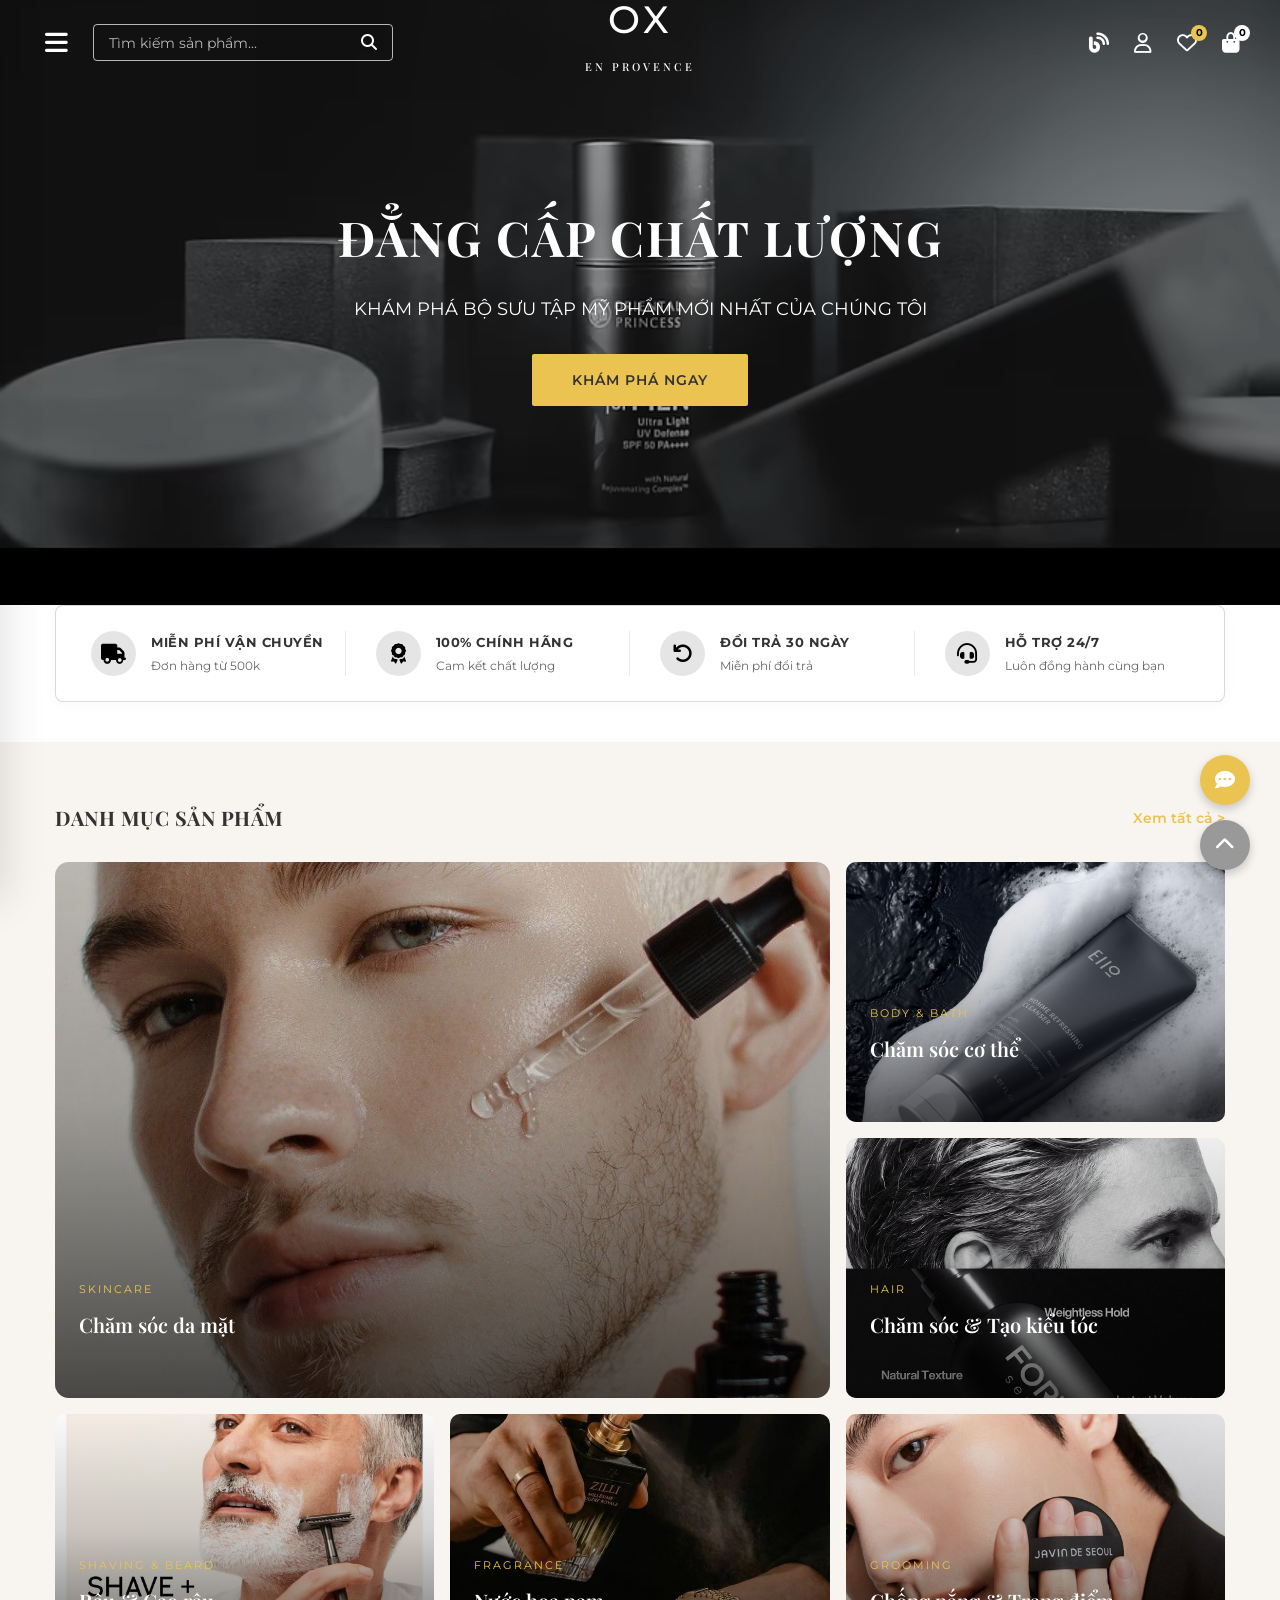
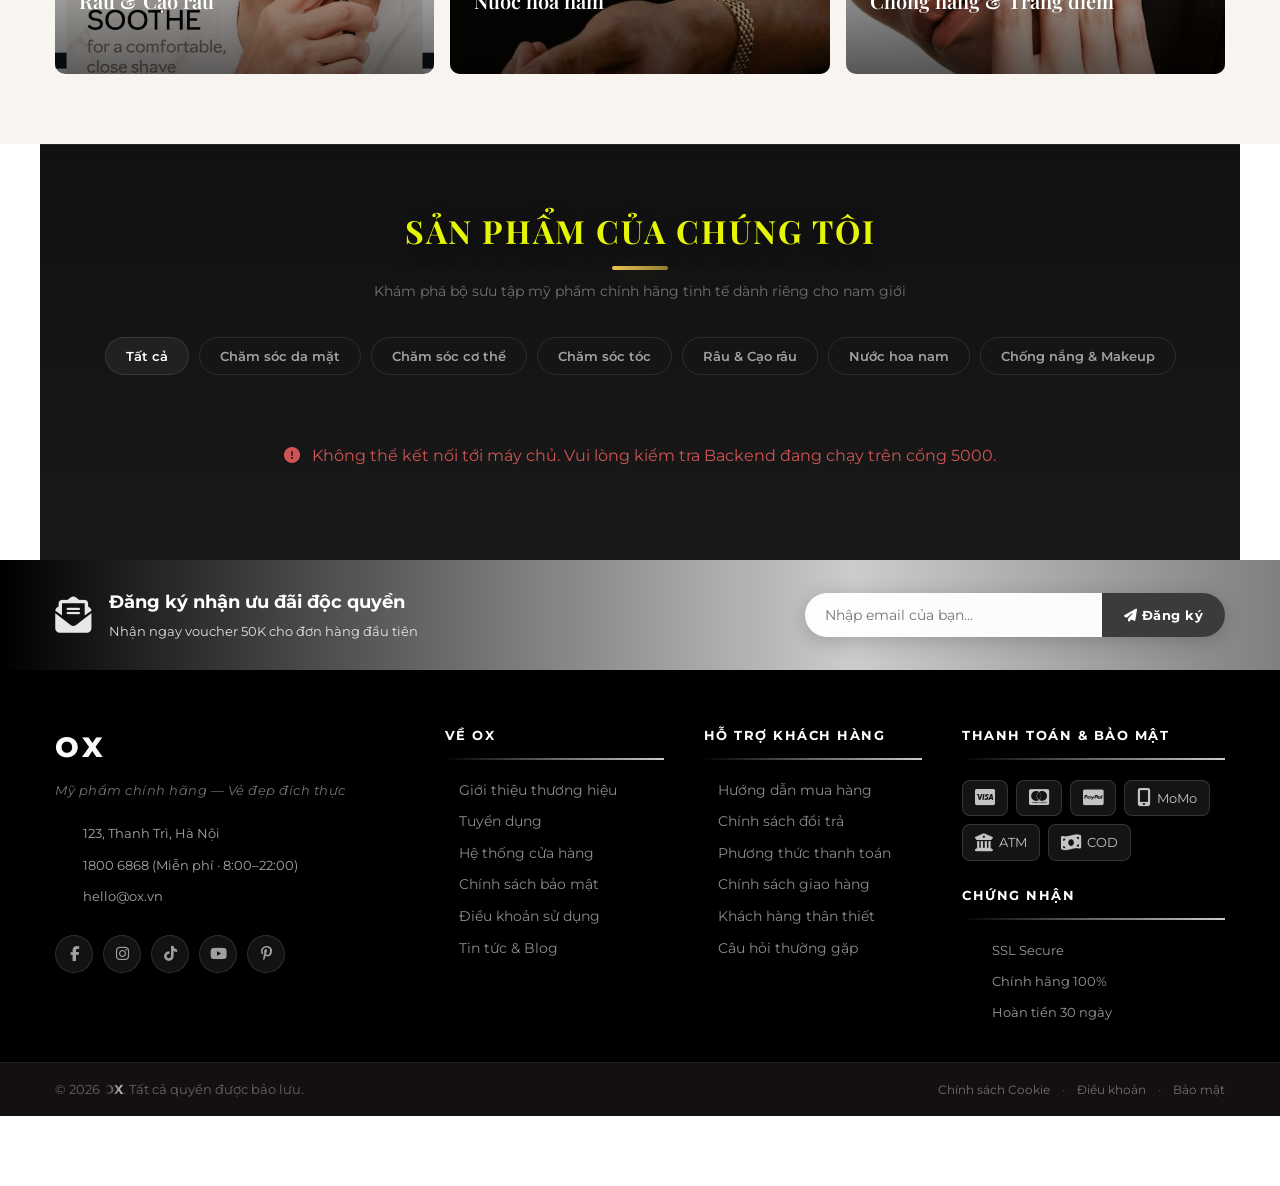
==== commit 0aea1041: "fix: force browser cache invalidation for style and script changes by appending version query parame" ====
--- a/index.html
+++ b/index.html
@@ -5,7 +5,7 @@
     <meta charset="UTF-8">
     <meta name="viewport" content="width=device-width, initial-scale=1.0">
     <title>OX - Hệ thống bán lẻ mỹ phẩm chính hãng</title>
-    <link rel="stylesheet" href="src/assets/css/styles.css">
+    <link rel="stylesheet" href="src/assets/css/styles.css?v=1.0.2">
     <link
         href="https://fonts.googleapis.com/css2?family=Playfair+Display:wght@400;500;600;700;800&family=Montserrat:wght@300;400;500;600;700&display=swap"
         rel="stylesheet">
@@ -531,8 +531,8 @@
         </div>
     </div>
 
-    <script src="src/utils/api.js"></script>
-    <script src="src/utils/script.js"></script>
+    <script src="src/utils/api.js?v=1.0.2"></script>
+    <script src="src/utils/script.js?v=1.0.2"></script>
     <script>
     // ── ADMIN ACCESS ──────────────────────────────────
     // Desktop: Ctrl + Shift + A
--- a/src/assets/css/styles.css
+++ b/src/assets/css/styles.css
@@ -3121,6 +3121,60 @@
 
 .search-overlay-body { padding: 28px 40px 36px; }
 
+/* Search Results */
+.search-results-list {
+    padding: 16px 0;
+    display: flex;
+    flex-direction: column;
+    gap: 12px;
+}
+.search-result-item {
+    display: flex;
+    align-items: center;
+    gap: 16px;
+    padding: 12px 16px;
+    background: #f9f9f9;
+    border-radius: 8px;
+    border: 1px solid #eaeaea;
+    color: #111;
+    text-decoration: none;
+    transition: all 0.25s ease;
+}
+.search-result-item:hover {
+    background: #f1f1f1;
+    border-color: #EBC351;
+    transform: translateY(-2px);
+    box-shadow: 0 6px 16px rgba(0, 0, 0, 0.05);
+}
+.search-result-img {
+    width: 48px;
+    height: 48px;
+    object-fit: contain;
+    border-radius: 6px;
+    border: 1px solid #eaeaea;
+    background: #fff;
+    padding: 4px;
+    flex-shrink: 0;
+}
+.search-result-info {
+    flex: 1;
+    min-width: 0;
+}
+.search-result-name {
+    font-size: 14px;
+    font-weight: 600;
+    color: #111;
+    margin-bottom: 4px;
+    white-space: nowrap;
+    overflow: hidden;
+    text-overflow: ellipsis;
+}
+.search-result-price {
+    font-size: 13px;
+    font-weight: 700;
+    color: #b88e2f;
+}
+
 /* Filters */
 .search-filter-group { margin-bottom: 22px; }
 .search-filter-label {
